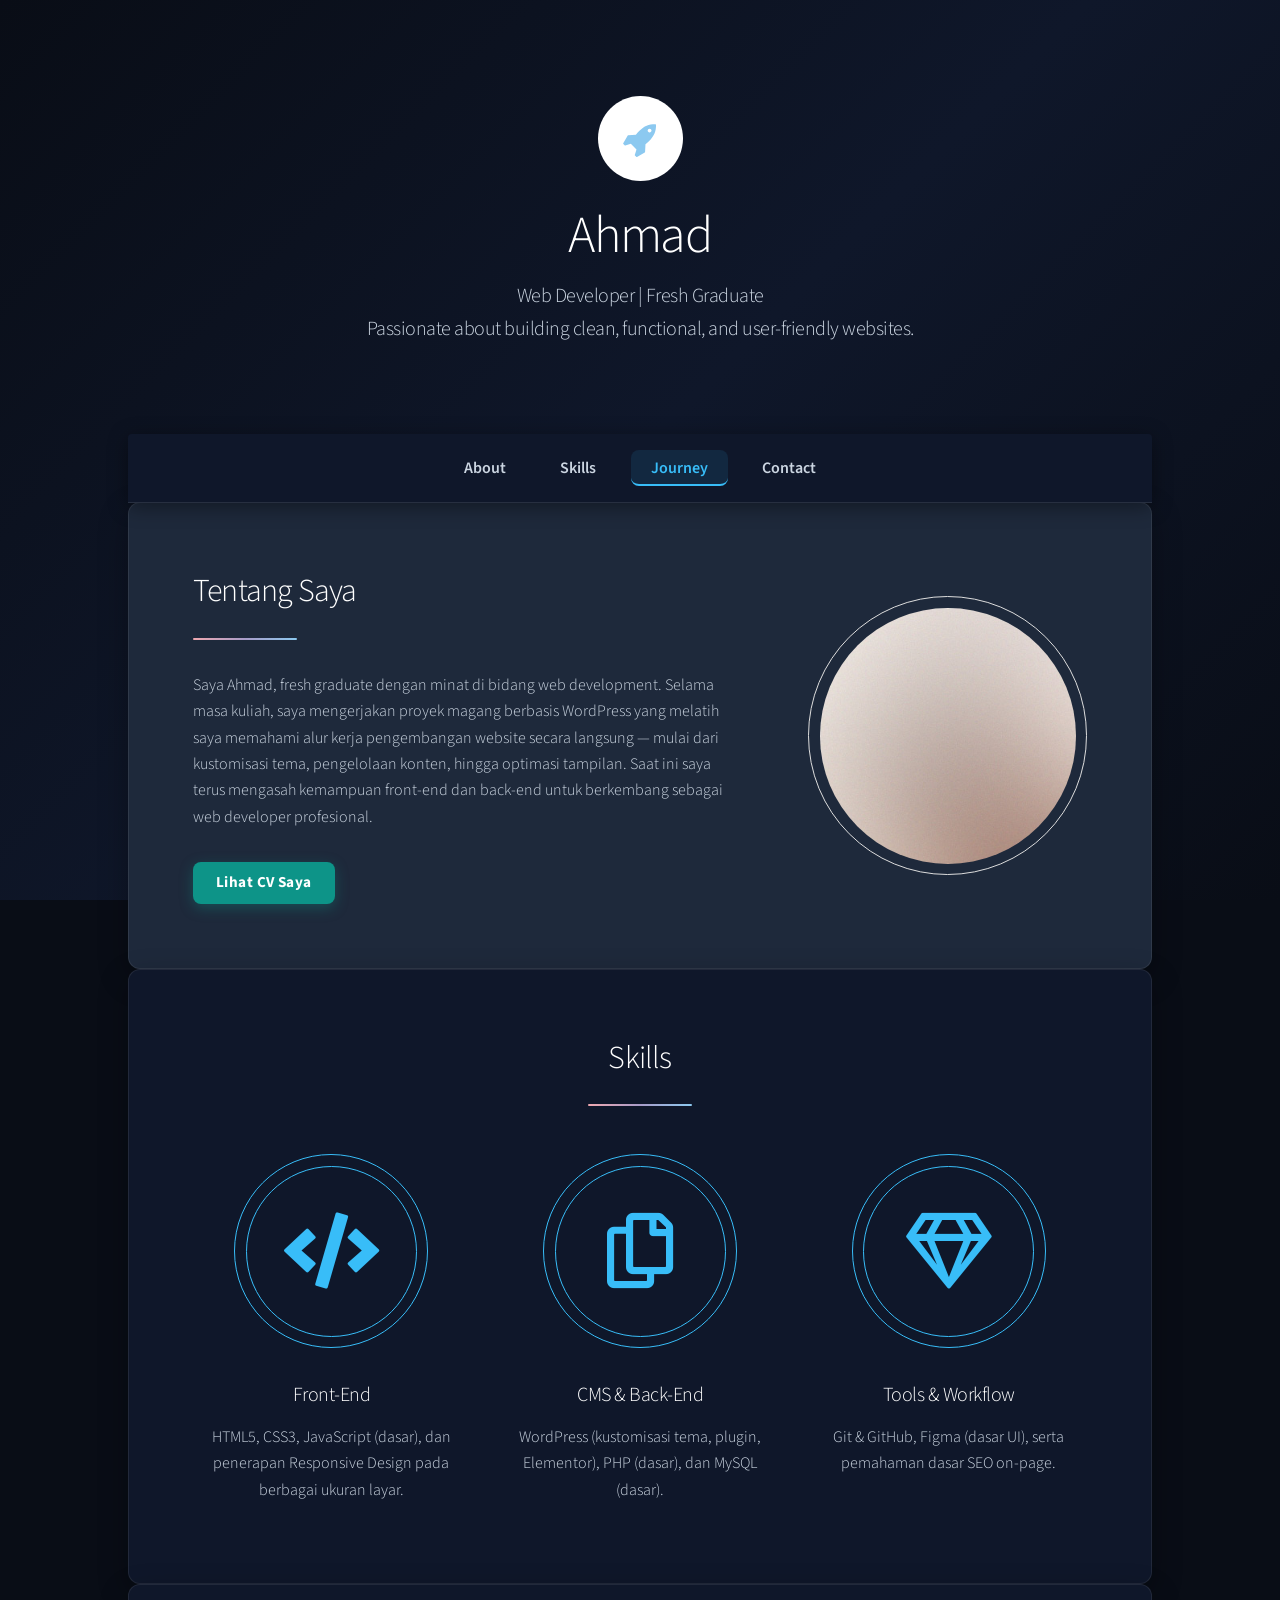
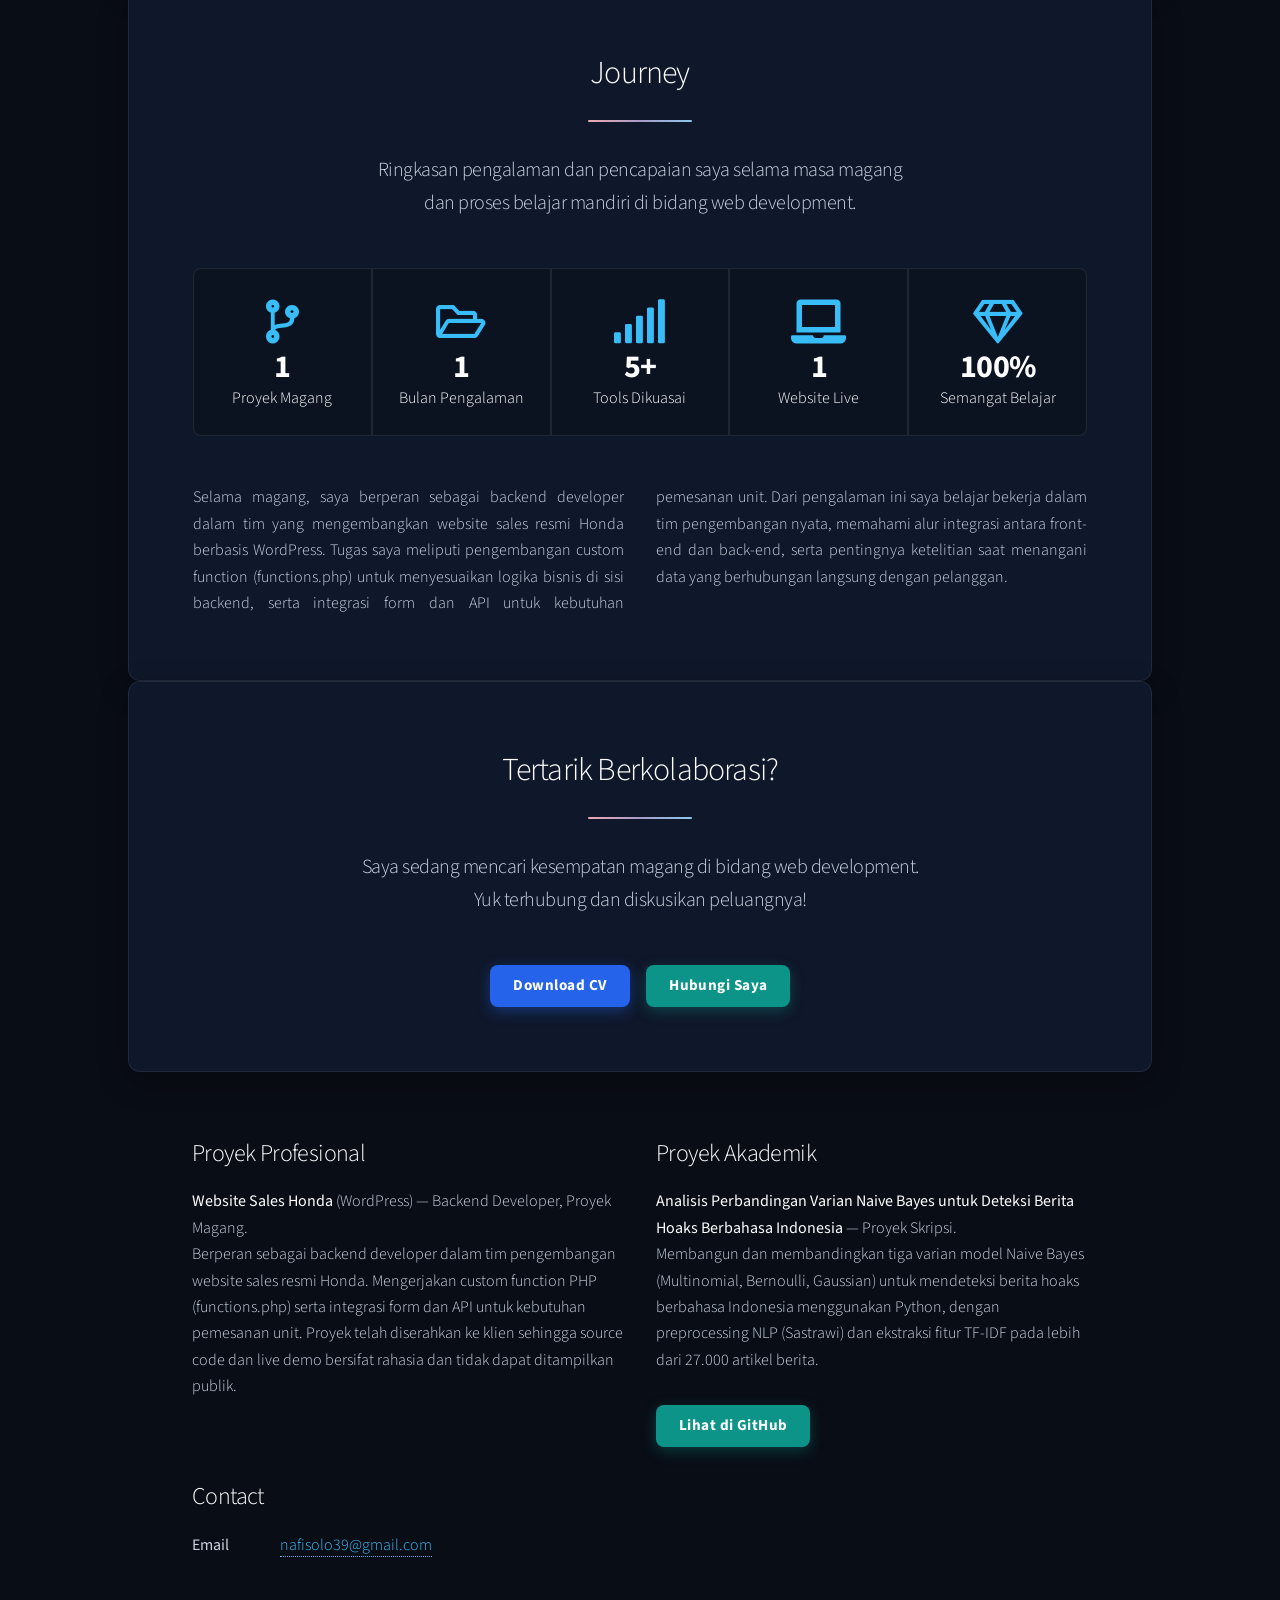
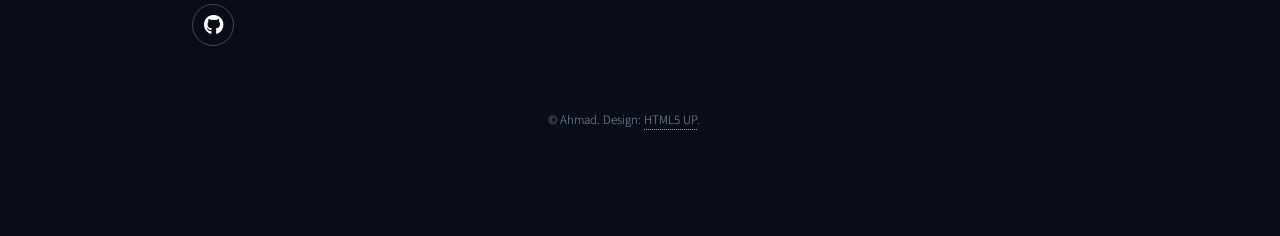
==== index.html @ 30aa1118 "pembaruan index" ====
<!DOCTYPE HTML>
<!--
	Stellar by HTML5 UP
	html5up.net | @ajlkn
	Free for personal and commercial use under the CCA 3.0 license (html5up.net/license)
	Customized as a portfolio for Ahmad
-->
<html>

<head>
	<title>Ahmad Nafi | Web Developer Portfolio</title>
	<meta charset="utf-8" />
	<meta name="viewport" content="width=device-width, initial-scale=1, user-scalable=no" />
	<link rel="stylesheet" href="assets/css/main.css" />
	<link rel="stylesheet" href="assets/css/custom.css" />
	<noscript>
		<link rel="stylesheet" href="assets/css/noscript.css" />
	</noscript>
</head>

<body class="is-preload">

	<!-- Wrapper -->
	<div id="wrapper">

		<!-- Header -->
		<header id="header" class="alt">
			<span class="logo"><img src="images/logo.svg" alt="" /></span>
			<h1>Ahmad</h1>
			<p>Web Developer | Fresh Graduate<br />
				Passionate about building clean, functional, and user-friendly websites.</p>
		</header>

		<!-- Nav -->
		<nav id="nav">
			<ul>
				<li><a href="#intro" class="active">About</a></li>
				<li><a href="#first">Skills</a></li>
				<li><a href="#second">Journey</a></li>
				<li><a href="#cta">Contact</a></li>
			</ul>
		</nav>

		<!-- Main -->
		<div id="main">

			<!-- Introduction -->
			<section id="intro" class="main">
				<div class="spotlight">
					<div class="content">
						<header class="major">
							<h2>Tentang Saya</h2>
						</header>
						<p>Saya Ahmad, fresh graduate dengan minat di bidang web development. Selama
							masa kuliah, saya mengerjakan proyek magang berbasis WordPress yang melatih
							saya memahami alur kerja pengembangan website secara langsung — mulai dari
							kustomisasi tema, pengelolaan konten, hingga optimasi tampilan. Saat ini saya
							terus mengasah kemampuan front-end dan back-end untuk berkembang sebagai
							web developer profesional.</p>
						<ul class="actions">
							<li><a href="https://drive.google.com/file/d/14Du3nQ2nKTSZlxitesB4g5LWfhkYc4CH/view?usp=sharing"
									target="_blank" rel="noopener noreferrer" class="button">Lihat CV Saya</a></li>
						</ul>
					</div>
					<span class="image"><img src="images/pic01.jpg" alt="Foto profil Ahmad" /></span>
				</div>
			</section>

			<!-- First Section -->
			<section id="first" class="main special">
				<header class="major">
					<h2>Skills</h2>
				</header>
				<ul class="features">
					<li>
						<span class="icon solid major style1 fa-code"></span>
						<h3>Front-End</h3>
						<p>HTML5, CSS3, JavaScript (dasar), dan penerapan Responsive Design pada berbagai ukuran layar.
						</p>
					</li>
					<li>
						<span class="icon major style3 fa-copy"></span>
						<h3>CMS &amp; Back-End</h3>
						<p>WordPress (kustomisasi tema, plugin, Elementor), PHP (dasar), dan MySQL (dasar).</p>
					</li>
					<li>
						<span class="icon major style5 fa-gem"></span>
						<h3>Tools &amp; Workflow</h3>
						<p>Git &amp; GitHub, Figma (dasar UI), serta pemahaman dasar SEO on-page.</p>
					</li>
				</ul>

			</section>

			<!-- Second Section -->
			<section id="second" class="main special">
				<header class="major">
					<h2>Journey</h2>
					<p>Ringkasan pengalaman dan pencapaian saya selama masa magang<br />
						dan proses belajar mandiri di bidang web development.</p>
				</header>
				<ul class="statistics">
					<li class="style1">
						<span class="icon solid fa-code-branch"></span>
						<strong>1</strong> Proyek Magang
					</li>
					<li class="style2">
						<span class="icon fa-folder-open"></span>
						<strong>1</strong> Bulan Pengalaman
					</li>
					<li class="style3">
						<span class="icon solid fa-signal"></span>
						<strong>5+</strong> Tools Dikuasai
					</li>
					<li class="style4">
						<span class="icon solid fa-laptop"></span>
						<strong>1</strong> Website Live
					</li>
					<li class="style5">
						<span class="icon fa-gem"></span>
						<strong>100%</strong> Semangat Belajar
					</li>
				</ul>
				<p class="content">Selama magang, saya berperan sebagai backend developer dalam
					tim yang mengembangkan website sales resmi Honda berbasis WordPress. Tugas saya
					meliputi pengembangan custom function (functions.php) untuk menyesuaikan logika
					bisnis di sisi backend, serta integrasi form dan API untuk kebutuhan pemesanan
					unit. Dari pengalaman ini saya belajar bekerja dalam tim pengembangan nyata,
					memahami alur integrasi antara front-end dan back-end, serta pentingnya ketelitian
					saat menangani data yang berhubungan langsung dengan pelanggan.</p>

			</section>

			<!-- Get Started -->
			<section id="cta" class="main special">
				<header class="major">
					<h2>Tertarik Berkolaborasi?</h2>
					<p>Saya sedang mencari kesempatan magang di bidang web development.<br />
						Yuk terhubung dan diskusikan peluangnya!</p>
				</header>
				<footer class="major">
					<ul class="actions special">
						<li><a href="https://drive.google.com/file/d/14Du3nQ2nKTSZlxitesB4g5LWfhkYc4CH/view?usp=sharing"
								target="_blank" rel="noopener noreferrer" class="button primary">Download CV</a></li>
						<li><a href="#footer" class="button">Hubungi Saya</a></li>
					</ul>
				</footer>
			</section>

		</div>

		<!-- Footer -->
		<footer id="footer">
			<section>
				<h2>Proyek Profesional</h2>
				<p><strong>Website Sales Honda</strong> (WordPress) — Backend Developer, Proyek Magang.<br />
					Berperan sebagai backend developer dalam tim pengembangan website sales resmi Honda.
					Mengerjakan custom function PHP (functions.php) serta integrasi form dan API untuk
					kebutuhan pemesanan unit. Proyek telah diserahkan ke klien sehingga source code dan
					live demo bersifat rahasia dan tidak dapat ditampilkan publik.</p>
			</section>
			<section>
				<h2>Proyek Akademik</h2>
				<p><strong>Analisis Perbandingan Varian Naive Bayes untuk Deteksi Berita Hoaks
						Berbahasa Indonesia</strong> — Proyek Skripsi.<br />
					Membangun dan membandingkan tiga varian model Naive Bayes (Multinomial, Bernoulli,
					Gaussian) untuk mendeteksi berita hoaks berbahasa Indonesia menggunakan Python, dengan
					preprocessing NLP (Sastrawi) dan ekstraksi fitur TF-IDF pada lebih dari 27.000 artikel
					berita.</p>
				<ul class="actions">
					<li><a href="https://github.com/Smothyze/naive-bayes-model-indonesian-news" class="button">Lihat di
							GitHub</a></li>
				</ul>
			</section>
			<section>
				<h2>Contact</h2>
				<dl class="alt">
					<dt>Email</dt>
					<dd><a href="mailto:nafisolo39@gmail.com">nafisolo39@gmail.com</a></dd>
				</dl>
				<ul class="icons">
					<li><a href="https://github.com/Smothyze" class="icon brands fa-github alt"><span
								class="label">GitHub</span></a></li>
					<!-- Tambahkan link LinkedIn kamu di sini jika ada, contoh:
								<li><a href="https://linkedin.com/in/username-kamu" class="icon brands fa-linkedin alt"><span class="label">LinkedIn</span></a></li>
								-->
				</ul>
			</section>
			<p class="copyright">&copy; Ahmad. Design: <a href="https://html5up.net">HTML5 UP</a>.</p>
		</footer>

	</div>

	<!-- Scripts -->
	<script src="assets/js/jquery.min.js"></script>
	<script src="assets/js/jquery.scrollex.min.js"></script>
	<script src="assets/js/jquery.scrolly.min.js"></script>
	<script src="assets/js/browser.min.js"></script>
	<script src="assets/js/breakpoints.min.js"></script>
	<script src="assets/js/util.js"></script>
	<script src="assets/js/main.js"></script>

</body>

</html>
---- assets/css/main.css ----
@import url(fontawesome-all.min.css);
@import 'https://fonts.googleapis.com/css?family=Source+Sans+Pro:300,400';

/*
	Stellar by HTML5 UP
	html5up.net | @ajlkn
	Free for personal and commercial use under the CCA 3.0 license (html5up.net/license)
*/

html, body, div, span, applet, object,
iframe, h1, h2, h3, h4, h5, h6, p, blockquote,
pre, a, abbr, acronym, address, big, cite,
code, del, dfn, em, img, ins, kbd, q, s, samp,
small, strike, strong, sub, sup, tt, var, b,
u, i, center, dl, dt, dd, ol, ul, li, fieldset,
form, label, legend, table, caption, tbody,
tfoot, thead, tr, th, td, article, aside,
canvas, details, embed, figure, figcaption,
footer, header, hgroup, menu, nav, output, ruby,
section, summary, time, mark, audio, video {
	margin: 0;
	padding: 0;
	border: 0;
	font-size: 100%;
	font: inherit;
	vertical-align: baseline;}

article, aside, details, figcaption, figure,
footer, header, hgroup, menu, nav, section {
	display: block;}

body {
	line-height: 1;
}

ol, ul {
	list-style: none;
}

blockquote, q {
	quotes: none;
}

	blockquote:before, blockquote:after, q:before, q:after {
		content: '';
		content: none;
	}

table {
	border-collapse: collapse;
	border-spacing: 0;
}

body {
	-webkit-text-size-adjust: none;
}

mark {
	background-color: transparent;
	color: inherit;
}

input::-moz-focus-inner {
	border: 0;
	padding: 0;
}

input, select, textarea {
	-moz-appearance: none;
	-webkit-appearance: none;
	-ms-appearance: none;
	appearance: none;
}

/* Basic */

	@-ms-viewport {
		width: device-width;
	}

	body {
		-ms-overflow-style: scrollbar;
	}

	@media screen and (max-width: 480px) {

		html, body {
			min-width: 320px;
		}

	}

	html {
		box-sizing: border-box;
	}

	*, *:before, *:after {
		box-sizing: inherit;
	}

	body {
		background-color: #935d8c;
		background-image: url("images/overlay.png"), -moz-linear-gradient(45deg, #e37682 15%, #5f4d93 85%);
		background-image: url("images/overlay.png"), -webkit-linear-gradient(45deg, #e37682 15%, #5f4d93 85%);
		background-image: url("images/overlay.png"), -ms-linear-gradient(45deg, #e37682 15%, #5f4d93 85%);
		background-image: url("images/overlay.png"), linear-gradient(45deg, #e37682 15%, #5f4d93 85%);
	}

		body.is-preload *, body.is-preload *:before, body.is-preload *:after {
			-moz-animation: none !important;
			-webkit-animation: none !important;
			-ms-animation: none !important;
			animation: none !important;
			-moz-transition: none !important;
			-webkit-transition: none !important;
			-ms-transition: none !important;
			transition: none !important;
		}

/* Type */

	body {
		background-color: #935d8c;
		color: rgba(255, 255, 255, 0.65);
	}

	body, input, select, textarea {
		font-family: "Source Sans Pro", Helvetica, sans-serif;
		font-size: 17pt;
		font-weight: 300;
		line-height: 1.65;
	}

		@media screen and (max-width: 1680px) {

			body, input, select, textarea {
				font-size: 14pt;
			}

		}

		@media screen and (max-width: 1280px) {

			body, input, select, textarea {
				font-size: 12pt;
			}

		}

		@media screen and (max-width: 360px) {

			body, input, select, textarea {
				font-size: 11pt;
			}

		}

	a {
		-moz-transition: color 0.2s ease, border-bottom 0.2s ease;
		-webkit-transition: color 0.2s ease, border-bottom 0.2s ease;
		-ms-transition: color 0.2s ease, border-bottom 0.2s ease;
		transition: color 0.2s ease, border-bottom 0.2s ease;
		text-decoration: none;
		border-bottom: dotted 1px;
		color: inherit;
	}

		a:hover {
			border-bottom-color: transparent;
		}

	strong, b {
		font-weight: 400;
	}

	em, i {
		font-style: italic;
	}

	p {
		margin: 0 0 2em 0;
	}

		p.content {
			-moz-columns: 20em 2;
			-webkit-columns: 20em 2;
			-ms-columns: 20em 2;
			columns: 20em 2;
			-moz-column-gap: 2em;
			-webkit-column-gap: 2em;
			-ms-column-gap: 2em;
			column-gap: 2em;
			text-align: justify;
		}

	h1, h2, h3, h4, h5, h6 {
		font-weight: 300;
		line-height: 1.5;
		margin: 0 0 0.7em 0;
		letter-spacing: -0.025em;
	}

		h1 a, h2 a, h3 a, h4 a, h5 a, h6 a {
			color: inherit;
			text-decoration: none;
		}

	h1 {
		font-size: 2.5em;
		line-height: 1.2;
	}

	h2 {
		font-size: 1.5em;
	}

	h3 {
		font-size: 1.25em;
	}

	h4 {
		font-size: 1.1em;
	}

	h5 {
		font-size: 0.9em;
	}

	h6 {
		font-size: 0.7em;
	}

	@media screen and (max-width: 736px) {

		h1 {
			font-size: 2em;
		}

	}

	sub {
		font-size: 0.8em;
		position: relative;
		top: 0.5em;
	}

	sup {
		font-size: 0.8em;
		position: relative;
		top: -0.5em;
	}

	blockquote {
		border-left: solid 4px;
		font-style: italic;
		margin: 0 0 2em 0;
		padding: 0.5em 0 0.5em 2em;
	}

	code {
		border-radius: 8px;
		border: solid 1px;
		font-family: "Courier New", monospace;
		font-size: 0.9em;
		margin: 0 0.25em;
		padding: 0.25em 0.65em;
	}

	pre {
		-webkit-overflow-scrolling: touch;
		font-family: "Courier New", monospace;
		font-size: 0.9em;
		margin: 0 0 2em 0;
	}

		pre code {
			display: block;
			line-height: 1.75;
			padding: 1em 1.5em;
			overflow-x: auto;
		}

	hr {
		border: 0;
		border-bottom: solid 1px;
		margin: 2em 0;
	}

		hr.major {
			margin: 3em 0;
		}

	.align-left {
		text-align: left;
	}

	.align-center {
		text-align: center;
	}

	.align-right {
		text-align: right;
	}

	input, select, textarea {
		color: #ffffff;
	}

	a:hover {
		color: #ffffff;
	}

	strong, b {
		color: #ffffff;
	}

	h1, h2, h3, h4, h5, h6 {
		color: #ffffff;
	}

	blockquote {
		border-left-color: rgba(255, 255, 255, 0.35);
	}

	code {
		background: rgba(255, 255, 255, 0.075);
		border-color: rgba(255, 255, 255, 0.35);
	}

	hr {
		border-bottom-color: rgba(255, 255, 255, 0.35);
	}

/* Row */

	.row {
		display: flex;
		flex-wrap: wrap;
		box-sizing: border-box;
		align-items: stretch;
	}

		.row > * {
			box-sizing: border-box;
		}

		.row.gtr-uniform > * > :last-child {
			margin-bottom: 0;
		}

		.row.aln-left {
			justify-content: flex-start;
		}

		.row.aln-center {
			justify-content: center;
		}

		.row.aln-right {
			justify-content: flex-end;
		}

		.row.aln-top {
			align-items: flex-start;
		}

		.row.aln-middle {
			align-items: center;
		}

		.row.aln-bottom {
			align-items: flex-end;
		}

		.row > .imp {
			order: -1;
		}

		.row > .col-1 {
			width: 8.33333%;
		}

		.row > .off-1 {
			margin-left: 8.33333%;
		}

		.row > .col-2 {
			width: 16.66667%;
		}

		.row > .off-2 {
			margin-left: 16.66667%;
		}

		.row > .col-3 {
			width: 25%;
		}

		.row > .off-3 {
			margin-left: 25%;
		}

		.row > .col-4 {
			width: 33.33333%;
		}

		.row > .off-4 {
			margin-left: 33.33333%;
		}

		.row > .col-5 {
			width: 41.66667%;
		}

		.row > .off-5 {
			margin-left: 41.66667%;
		}

		.row > .col-6 {
			width: 50%;
		}

		.row > .off-6 {
			margin-left: 50%;
		}

		.row > .col-7 {
			width: 58.33333%;
		}

		.row > .off-7 {
			margin-left: 58.33333%;
		}

		.row > .col-8 {
			width: 66.66667%;
		}

		.row > .off-8 {
			margin-left: 66.66667%;
		}

		.row > .col-9 {
			width: 75%;
		}

		.row > .off-9 {
			margin-left: 75%;
		}

		.row > .col-10 {
			width: 83.33333%;
		}

		.row > .off-10 {
			margin-left: 83.33333%;
		}

		.row > .col-11 {
			width: 91.66667%;
		}

		.row > .off-11 {
			margin-left: 91.66667%;
		}

		.row > .col-12 {
			width: 100%;
		}

		.row > .off-12 {
			margin-left: 100%;
		}

		.row.gtr-0 {
			margin-top: 0;
			margin-left: 0em;
		}

			.row.gtr-0 > * {
				padding: 0 0 0 0em;
			}

			.row.gtr-0.gtr-uniform {
				margin-top: 0em;
			}

				.row.gtr-0.gtr-uniform > * {
					padding-top: 0em;
				}

		.row.gtr-25 {
			margin-top: 0;
			margin-left: -0.375em;
		}

			.row.gtr-25 > * {
				padding: 0 0 0 0.375em;
			}

			.row.gtr-25.gtr-uniform {
				margin-top: -0.375em;
			}

				.row.gtr-25.gtr-uniform > * {
					padding-top: 0.375em;
				}

		.row.gtr-50 {
			margin-top: 0;
			margin-left: -0.75em;
		}

			.row.gtr-50 > * {
				padding: 0 0 0 0.75em;
			}

			.row.gtr-50.gtr-uniform {
				margin-top: -0.75em;
			}

				.row.gtr-50.gtr-uniform > * {
					padding-top: 0.75em;
				}

		.row {
			margin-top: 0;
			margin-left: -1.5em;
		}

			.row > * {
				padding: 0 0 0 1.5em;
			}

			.row.gtr-uniform {
				margin-top: -1.5em;
			}

				.row.gtr-uniform > * {
					padding-top: 1.5em;
				}

		.row.gtr-150 {
			margin-top: 0;
			margin-left: -2.25em;
		}

			.row.gtr-150 > * {
				padding: 0 0 0 2.25em;
			}

			.row.gtr-150.gtr-uniform {
				margin-top: -2.25em;
			}

				.row.gtr-150.gtr-uniform > * {
					padding-top: 2.25em;
				}

		.row.gtr-200 {
			margin-top: 0;
			margin-left: -3em;
		}

			.row.gtr-200 > * {
				padding: 0 0 0 3em;
			}

			.row.gtr-200.gtr-uniform {
				margin-top: -3em;
			}

				.row.gtr-200.gtr-uniform > * {
					padding-top: 3em;
				}

		@media screen and (max-width: 1680px) {

			.row {
				display: flex;
				flex-wrap: wrap;
				box-sizing: border-box;
				align-items: stretch;
			}

				.row > * {
					box-sizing: border-box;
				}

				.row.gtr-uniform > * > :last-child {
					margin-bottom: 0;
				}

				.row.aln-left {
					justify-content: flex-start;
				}

				.row.aln-center {
					justify-content: center;
				}

				.row.aln-right {
					justify-content: flex-end;
				}

				.row.aln-top {
					align-items: flex-start;
				}

				.row.aln-middle {
					align-items: center;
				}

				.row.aln-bottom {
					align-items: flex-end;
				}

				.row > .imp-xlarge {
					order: -1;
				}

				.row > .col-1-xlarge {
					width: 8.33333%;
				}

				.row > .off-1-xlarge {
					margin-left: 8.33333%;
				}

				.row > .col-2-xlarge {
					width: 16.66667%;
				}

				.row > .off-2-xlarge {
					margin-left: 16.66667%;
				}

				.row > .col-3-xlarge {
					width: 25%;
				}

				.row > .off-3-xlarge {
					margin-left: 25%;
				}

				.row > .col-4-xlarge {
					width: 33.33333%;
				}

				.row > .off-4-xlarge {
					margin-left: 33.33333%;
				}

				.row > .col-5-xlarge {
					width: 41.66667%;
				}

				.row > .off-5-xlarge {
					margin-left: 41.66667%;
				}

				.row > .col-6-xlarge {
					width: 50%;
				}

				.row > .off-6-xlarge {
					margin-left: 50%;
				}

				.row > .col-7-xlarge {
					width: 58.33333%;
				}

				.row > .off-7-xlarge {
					margin-left: 58.33333%;
				}

				.row > .col-8-xlarge {
					width: 66.66667%;
				}

				.row > .off-8-xlarge {
					margin-left: 66.66667%;
				}

				.row > .col-9-xlarge {
					width: 75%;
				}

				.row > .off-9-xlarge {
					margin-left: 75%;
				}

				.row > .col-10-xlarge {
					width: 83.33333%;
				}

				.row > .off-10-xlarge {
					margin-left: 83.33333%;
				}

				.row > .col-11-xlarge {
					width: 91.66667%;
				}

				.row > .off-11-xlarge {
					margin-left: 91.66667%;
				}

				.row > .col-12-xlarge {
					width: 100%;
				}

				.row > .off-12-xlarge {
					margin-left: 100%;
				}

				.row.gtr-0 {
					margin-top: 0;
					margin-left: 0em;
				}

					.row.gtr-0 > * {
						padding: 0 0 0 0em;
					}

					.row.gtr-0.gtr-uniform {
						margin-top: 0em;
					}

						.row.gtr-0.gtr-uniform > * {
							padding-top: 0em;
						}

				.row.gtr-25 {
					margin-top: 0;
					margin-left: -0.375em;
				}

					.row.gtr-25 > * {
						padding: 0 0 0 0.375em;
					}

					.row.gtr-25.gtr-uniform {
						margin-top: -0.375em;
					}

						.row.gtr-25.gtr-uniform > * {
							padding-top: 0.375em;
						}

				.row.gtr-50 {
					margin-top: 0;
					margin-left: -0.75em;
				}

					.row.gtr-50 > * {
						padding: 0 0 0 0.75em;
					}

					.row.gtr-50.gtr-uniform {
						margin-top: -0.75em;
					}

						.row.gtr-50.gtr-uniform > * {
							padding-top: 0.75em;
						}

				.row {
					margin-top: 0;
					margin-left: -1.5em;
				}

					.row > * {
						padding: 0 0 0 1.5em;
					}

					.row.gtr-uniform {
						margin-top: -1.5em;
					}

						.row.gtr-uniform > * {
							padding-top: 1.5em;
						}

				.row.gtr-150 {
					margin-top: 0;
					margin-left: -2.25em;
				}

					.row.gtr-150 > * {
						padding: 0 0 0 2.25em;
					}

					.row.gtr-150.gtr-uniform {
						margin-top: -2.25em;
					}

						.row.gtr-150.gtr-uniform > * {
							padding-top: 2.25em;
						}

				.row.gtr-200 {
					margin-top: 0;
					margin-left: -3em;
				}

					.row.gtr-200 > * {
						padding: 0 0 0 3em;
					}

					.row.gtr-200.gtr-uniform {
						margin-top: -3em;
					}

						.row.gtr-200.gtr-uniform > * {
							padding-top: 3em;
						}

		}

		@media screen and (max-width: 1280px) {

			.row {
				display: flex;
				flex-wrap: wrap;
				box-sizing: border-box;
				align-items: stretch;
			}

				.row > * {
					box-sizing: border-box;
				}

				.row.gtr-uniform > * > :last-child {
					margin-bottom: 0;
				}

				.row.aln-left {
					justify-content: flex-start;
				}

				.row.aln-center {
					justify-content: center;
				}

				.row.aln-right {
					justify-content: flex-end;
				}

				.row.aln-top {
					align-items: flex-start;
				}

				.row.aln-middle {
					align-items: center;
				}

				.row.aln-bottom {
					align-items: flex-end;
				}

				.row > .imp-large {
					order: -1;
				}

				.row > .col-1-large {
					width: 8.33333%;
				}

				.row > .off-1-large {
					margin-left: 8.33333%;
				}

				.row > .col-2-large {
					width: 16.66667%;
				}

				.row > .off-2-large {
					margin-left: 16.66667%;
				}

				.row > .col-3-large {
					width: 25%;
				}

				.row > .off-3-large {
					margin-left: 25%;
				}

				.row > .col-4-large {
					width: 33.33333%;
				}

				.row > .off-4-large {
					margin-left: 33.33333%;
				}

				.row > .col-5-large {
					width: 41.66667%;
				}

				.row > .off-5-large {
					margin-left: 41.66667%;
				}

				.row > .col-6-large {
					width: 50%;
				}

				.row > .off-6-large {
					margin-left: 50%;
				}

				.row > .col-7-large {
					width: 58.33333%;
				}

				.row > .off-7-large {
					margin-left: 58.33333%;
				}

				.row > .col-8-large {
					width: 66.66667%;
				}

				.row > .off-8-large {
					margin-left: 66.66667%;
				}

				.row > .col-9-large {
					width: 75%;
				}

				.row > .off-9-large {
					margin-left: 75%;
				}

				.row > .col-10-large {
					width: 83.33333%;
				}

				.row > .off-10-large {
					margin-left: 83.33333%;
				}

				.row > .col-11-large {
					width: 91.66667%;
				}

				.row > .off-11-large {
					margin-left: 91.66667%;
				}

				.row > .col-12-large {
					width: 100%;
				}

				.row > .off-12-large {
					margin-left: 100%;
				}

				.row.gtr-0 {
					margin-top: 0;
					margin-left: 0em;
				}

					.row.gtr-0 > * {
						padding: 0 0 0 0em;
					}

					.row.gtr-0.gtr-uniform {
						margin-top: 0em;
					}

						.row.gtr-0.gtr-uniform > * {
							padding-top: 0em;
						}

				.row.gtr-25 {
					margin-top: 0;
					margin-left: -0.375em;
				}

					.row.gtr-25 > * {
						padding: 0 0 0 0.375em;
					}

					.row.gtr-25.gtr-uniform {
						margin-top: -0.375em;
					}

						.row.gtr-25.gtr-uniform > * {
							padding-top: 0.375em;
						}

				.row.gtr-50 {
					margin-top: 0;
					margin-left: -0.75em;
				}

					.row.gtr-50 > * {
						padding: 0 0 0 0.75em;
					}

					.row.gtr-50.gtr-uniform {
						margin-top: -0.75em;
					}

						.row.gtr-50.gtr-uniform > * {
							padding-top: 0.75em;
						}

				.row {
					margin-top: 0;
					margin-left: -1.5em;
				}

					.row > * {
						padding: 0 0 0 1.5em;
					}

					.row.gtr-uniform {
						margin-top: -1.5em;
					}

						.row.gtr-uniform > * {
							padding-top: 1.5em;
						}

				.row.gtr-150 {
					margin-top: 0;
					margin-left: -2.25em;
				}

					.row.gtr-150 > * {
						padding: 0 0 0 2.25em;
					}

					.row.gtr-150.gtr-uniform {
						margin-top: -2.25em;
					}

						.row.gtr-150.gtr-uniform > * {
							padding-top: 2.25em;
						}

				.row.gtr-200 {
					margin-top: 0;
					margin-left: -3em;
				}

					.row.gtr-200 > * {
						padding: 0 0 0 3em;
					}

					.row.gtr-200.gtr-uniform {
						margin-top: -3em;
					}

						.row.gtr-200.gtr-uniform > * {
							padding-top: 3em;
						}

		}

		@media screen and (max-width: 980px) {

			.row {
				display: flex;
				flex-wrap: wrap;
				box-sizing: border-box;
				align-items: stretch;
			}

				.row > * {
					box-sizing: border-box;
				}

				.row.gtr-uniform > * > :last-child {
					margin-bottom: 0;
				}

				.row.aln-left {
					justify-content: flex-start;
				}

				.row.aln-center {
					justify-content: center;
				}

				.row.aln-right {
					justify-content: flex-end;
				}

				.row.aln-top {
					align-items: flex-start;
				}

				.row.aln-middle {
					align-items: center;
				}

				.row.aln-bottom {
					align-items: flex-end;
				}

				.row > .imp-medium {
					order: -1;
				}

				.row > .col-1-medium {
					width: 8.33333%;
				}

				.row > .off-1-medium {
					margin-left: 8.33333%;
				}

				.row > .col-2-medium {
					width: 16.66667%;
				}

				.row > .off-2-medium {
					margin-left: 16.66667%;
				}

				.row > .col-3-medium {
					width: 25%;
				}

				.row > .off-3-medium {
					margin-left: 25%;
				}

				.row > .col-4-medium {
					width: 33.33333%;
				}

				.row > .off-4-medium {
					margin-left: 33.33333%;
				}

				.row > .col-5-medium {
					width: 41.66667%;
				}

				.row > .off-5-medium {
					margin-left: 41.66667%;
				}

				.row > .col-6-medium {
					width: 50%;
				}

				.row > .off-6-medium {
					margin-left: 50%;
				}

				.row > .col-7-medium {
					width: 58.33333%;
				}

				.row > .off-7-medium {
					margin-left: 58.33333%;
				}

				.row > .col-8-medium {
					width: 66.66667%;
				}

				.row > .off-8-medium {
					margin-left: 66.66667%;
				}

				.row > .col-9-medium {
					width: 75%;
				}

				.row > .off-9-medium {
					margin-left: 75%;
				}

				.row > .col-10-medium {
					width: 83.33333%;
				}

				.row > .off-10-medium {
					margin-left: 83.33333%;
				}

				.row > .col-11-medium {
					width: 91.66667%;
				}

				.row > .off-11-medium {
					margin-left: 91.66667%;
				}

				.row > .col-12-medium {
					width: 100%;
				}

				.row > .off-12-medium {
					margin-left: 100%;
				}

				.row.gtr-0 {
					margin-top: 0;
					margin-left: 0em;
				}

					.row.gtr-0 > * {
						padding: 0 0 0 0em;
					}

					.row.gtr-0.gtr-uniform {
						margin-top: 0em;
					}

						.row.gtr-0.gtr-uniform > * {
							padding-top: 0em;
						}

				.row.gtr-25 {
					margin-top: 0;
					margin-left: -0.375em;
				}

					.row.gtr-25 > * {
						padding: 0 0 0 0.375em;
					}

					.row.gtr-25.gtr-uniform {
						margin-top: -0.375em;
					}

						.row.gtr-25.gtr-uniform > * {
							padding-top: 0.375em;
						}

				.row.gtr-50 {
					margin-top: 0;
					margin-left: -0.75em;
				}

					.row.gtr-50 > * {
						padding: 0 0 0 0.75em;
					}

					.row.gtr-50.gtr-uniform {
						margin-top: -0.75em;
					}

						.row.gtr-50.gtr-uniform > * {
							padding-top: 0.75em;
						}

				.row {
					margin-top: 0;
					margin-left: -1.5em;
				}

					.row > * {
						padding: 0 0 0 1.5em;
					}

					.row.gtr-uniform {
						margin-top: -1.5em;
					}

						.row.gtr-uniform > * {
							padding-top: 1.5em;
						}

				.row.gtr-150 {
					margin-top: 0;
					margin-left: -2.25em;
				}

					.row.gtr-150 > * {
						padding: 0 0 0 2.25em;
					}

					.row.gtr-150.gtr-uniform {
						margin-top: -2.25em;
					}

						.row.gtr-150.gtr-uniform > * {
							padding-top: 2.25em;
						}

				.row.gtr-200 {
					margin-top: 0;
					margin-left: -3em;
				}

					.row.gtr-200 > * {
						padding: 0 0 0 3em;
					}

					.row.gtr-200.gtr-uniform {
						margin-top: -3em;
					}

						.row.gtr-200.gtr-uniform > * {
							padding-top: 3em;
						}

		}

		@media screen and (max-width: 736px) {

			.row {
				display: flex;
				flex-wrap: wrap;
				box-sizing: border-box;
				align-items: stretch;
			}

				.row > * {
					box-sizing: border-box;
				}

				.row.gtr-uniform > * > :last-child {
					margin-bottom: 0;
				}

				.row.aln-left {
					justify-content: flex-start;
				}

				.row.aln-center {
					justify-content: center;
				}

				.row.aln-right {
					justify-content: flex-end;
				}

				.row.aln-top {
					align-items: flex-start;
				}

				.row.aln-middle {
					align-items: center;
				}

				.row.aln-bottom {
					align-items: flex-end;
				}

				.row > .imp-small {
					order: -1;
				}

				.row > .col-1-small {
					width: 8.33333%;
				}

				.row > .off-1-small {
					margin-left: 8.33333%;
				}

				.row > .col-2-small {
					width: 16.66667%;
				}

				.row > .off-2-small {
					margin-left: 16.66667%;
				}

				.row > .col-3-small {
					width: 25%;
				}

				.row > .off-3-small {
					margin-left: 25%;
				}

				.row > .col-4-small {
					width: 33.33333%;
				}

				.row > .off-4-small {
					margin-left: 33.33333%;
				}

				.row > .col-5-small {
					width: 41.66667%;
				}

				.row > .off-5-small {
					margin-left: 41.66667%;
				}

				.row > .col-6-small {
					width: 50%;
				}

				.row > .off-6-small {
					margin-left: 50%;
				}

				.row > .col-7-small {
					width: 58.33333%;
				}

				.row > .off-7-small {
					margin-left: 58.33333%;
				}

				.row > .col-8-small {
					width: 66.66667%;
				}

				.row > .off-8-small {
					margin-left: 66.66667%;
				}

				.row > .col-9-small {
					width: 75%;
				}

				.row > .off-9-small {
					margin-left: 75%;
				}

				.row > .col-10-small {
					width: 83.33333%;
				}

				.row > .off-10-small {
					margin-left: 83.33333%;
				}

				.row > .col-11-small {
					width: 91.66667%;
				}

				.row > .off-11-small {
					margin-left: 91.66667%;
				}

				.row > .col-12-small {
					width: 100%;
				}

				.row > .off-12-small {
					margin-left: 100%;
				}

				.row.gtr-0 {
					margin-top: 0;
					margin-left: 0em;
				}

					.row.gtr-0 > * {
						padding: 0 0 0 0em;
					}

					.row.gtr-0.gtr-uniform {
						margin-top: 0em;
					}

						.row.gtr-0.gtr-uniform > * {
							padding-top: 0em;
						}

				.row.gtr-25 {
					margin-top: 0;
					margin-left: -0.25em;
				}

					.row.gtr-25 > * {
						padding: 0 0 0 0.25em;
					}

					.row.gtr-25.gtr-uniform {
						margin-top: -0.25em;
					}

						.row.gtr-25.gtr-uniform > * {
							padding-top: 0.25em;
						}

				.row.gtr-50 {
					margin-top: 0;
					margin-left: -0.5em;
				}

					.row.gtr-50 > * {
						padding: 0 0 0 0.5em;
					}

					.row.gtr-50.gtr-uniform {
						margin-top: -0.5em;
					}

						.row.gtr-50.gtr-uniform > * {
							padding-top: 0.5em;
						}

				.row {
					margin-top: 0;
					margin-left: -1em;
				}

					.row > * {
						padding: 0 0 0 1em;
					}

					.row.gtr-uniform {
						margin-top: -1em;
					}

						.row.gtr-uniform > * {
							padding-top: 1em;
						}

				.row.gtr-150 {
					margin-top: 0;
					margin-left: -1.5em;
				}

					.row.gtr-150 > * {
						padding: 0 0 0 1.5em;
					}

					.row.gtr-150.gtr-uniform {
						margin-top: -1.5em;
					}

						.row.gtr-150.gtr-uniform > * {
							padding-top: 1.5em;
						}

				.row.gtr-200 {
					margin-top: 0;
					margin-left: -2em;
				}

					.row.gtr-200 > * {
						padding: 0 0 0 2em;
					}

					.row.gtr-200.gtr-uniform {
						margin-top: -2em;
					}

						.row.gtr-200.gtr-uniform > * {
							padding-top: 2em;
						}

		}

		@media screen and (max-width: 480px) {

			.row {
				display: flex;
				flex-wrap: wrap;
				box-sizing: border-box;
				align-items: stretch;
			}

				.row > * {
					box-sizing: border-box;
				}

				.row.gtr-uniform > * > :last-child {
					margin-bottom: 0;
				}

				.row.aln-left {
					justify-content: flex-start;
				}

				.row.aln-center {
					justify-content: center;
				}

				.row.aln-right {
					justify-content: flex-end;
				}

				.row.aln-top {
					align-items: flex-start;
				}

				.row.aln-middle {
					align-items: center;
				}

				.row.aln-bottom {
					align-items: flex-end;
				}

				.row > .imp-xsmall {
					order: -1;
				}

				.row > .col-1-xsmall {
					width: 8.33333%;
				}

				.row > .off-1-xsmall {
					margin-left: 8.33333%;
				}

				.row > .col-2-xsmall {
					width: 16.66667%;
				}

				.row > .off-2-xsmall {
					margin-left: 16.66667%;
				}

				.row > .col-3-xsmall {
					width: 25%;
				}

				.row > .off-3-xsmall {
					margin-left: 25%;
				}

				.row > .col-4-xsmall {
					width: 33.33333%;
				}

				.row > .off-4-xsmall {
					margin-left: 33.33333%;
				}

				.row > .col-5-xsmall {
					width: 41.66667%;
				}

				.row > .off-5-xsmall {
					margin-left: 41.66667%;
				}

				.row > .col-6-xsmall {
					width: 50%;
				}

				.row > .off-6-xsmall {
					margin-left: 50%;
				}

				.row > .col-7-xsmall {
					width: 58.33333%;
				}

				.row > .off-7-xsmall {
					margin-left: 58.33333%;
				}

				.row > .col-8-xsmall {
					width: 66.66667%;
				}

				.row > .off-8-xsmall {
					margin-left: 66.66667%;
				}

				.row > .col-9-xsmall {
					width: 75%;
				}

				.row > .off-9-xsmall {
					margin-left: 75%;
				}

				.row > .col-10-xsmall {
					width: 83.33333%;
				}

				.row > .off-10-xsmall {
					margin-left: 83.33333%;
				}

				.row > .col-11-xsmall {
					width: 91.66667%;
				}

				.row > .off-11-xsmall {
					margin-left: 91.66667%;
				}

				.row > .col-12-xsmall {
					width: 100%;
				}

				.row > .off-12-xsmall {
					margin-left: 100%;
				}

				.row.gtr-0 {
					margin-top: 0;
					margin-left: 0em;
				}

					.row.gtr-0 > * {
						padding: 0 0 0 0em;
					}

					.row.gtr-0.gtr-uniform {
						margin-top: 0em;
					}

						.row.gtr-0.gtr-uniform > * {
							padding-top: 0em;
						}

				.row.gtr-25 {
					margin-top: 0;
					margin-left: -0.3125em;
				}

					.row.gtr-25 > * {
						padding: 0 0 0 0.3125em;
					}

					.row.gtr-25.gtr-uniform {
						margin-top: -0.3125em;
					}

						.row.gtr-25.gtr-uniform > * {
							padding-top: 0.3125em;
						}

				.row.gtr-50 {
					margin-top: 0;
					margin-left: -0.625em;
				}

					.row.gtr-50 > * {
						padding: 0 0 0 0.625em;
					}

					.row.gtr-50.gtr-uniform {
						margin-top: -0.625em;
					}

						.row.gtr-50.gtr-uniform > * {
							padding-top: 0.625em;
						}

				.row {
					margin-top: 0;
					margin-left: -1.25em;
				}

					.row > * {
						padding: 0 0 0 1.25em;
					}

					.row.gtr-uniform {
						margin-top: -1.25em;
					}

						.row.gtr-uniform > * {
							padding-top: 1.25em;
						}

				.row.gtr-150 {
					margin-top: 0;
					margin-left: -1.875em;
				}

					.row.gtr-150 > * {
						padding: 0 0 0 1.875em;
					}

					.row.gtr-150.gtr-uniform {
						margin-top: -1.875em;
					}

						.row.gtr-150.gtr-uniform > * {
							padding-top: 1.875em;
						}

				.row.gtr-200 {
					margin-top: 0;
					margin-left: -2.5em;
				}

					.row.gtr-200 > * {
						padding: 0 0 0 2.5em;
					}

					.row.gtr-200.gtr-uniform {
						margin-top: -2.5em;
					}

						.row.gtr-200.gtr-uniform > * {
							padding-top: 2.5em;
						}

		}

/* Box */

	.box {
		border-radius: 8px;
		border: solid;
		margin-bottom: 2em;
		padding: 1.5em;
	}

		.box > :last-child,
		.box > :last-child > :last-child,
		.box > :last-child > :last-child > :last-child {
			margin-bottom: 0;
		}

		.box.alt {
			border: 0;
			border-radius: 0;
			padding: 0;
		}

	.box {
		border-color: rgba(255, 255, 255, 0.35);
	}

/* Button */

	input[type="submit"],
	input[type="reset"],
	input[type="button"],
	button,
	.button {
		-moz-appearance: none;
		-webkit-appearance: none;
		-ms-appearance: none;
		appearance: none;
		-moz-transition: background-color 0.2s ease-in-out, color 0.2s ease-in-out;
		-webkit-transition: background-color 0.2s ease-in-out, color 0.2s ease-in-out;
		-ms-transition: background-color 0.2s ease-in-out, color 0.2s ease-in-out;
		transition: background-color 0.2s ease-in-out, color 0.2s ease-in-out;
		border-radius: 8px;
		border: 0;
		cursor: pointer;
		display: inline-block;
		font-weight: 300;
		height: 2.75em;
		line-height: 2.75em;
		min-width: 9.25em;
		padding: 0 1.5em;
		text-align: center;
		text-decoration: none;
		white-space: nowrap;
	}

		input[type="submit"].icon,
		input[type="reset"].icon,
		input[type="button"].icon,
		button.icon,
		.button.icon {
			padding-left: 1.35em;
		}

			input[type="submit"].icon:before,
			input[type="reset"].icon:before,
			input[type="button"].icon:before,
			button.icon:before,
			.button.icon:before {
				margin-right: 0.5em;
			}

		input[type="submit"].fit,
		input[type="reset"].fit,
		input[type="button"].fit,
		button.fit,
		.button.fit {
			width: 100%;
		}

		input[type="submit"].small,
		input[type="reset"].small,
		input[type="button"].small,
		button.small,
		.button.small {
			font-size: 0.8em;
		}

		input[type="submit"].large,
		input[type="reset"].large,
		input[type="button"].large,
		button.large,
		.button.large {
			font-size: 1.35em;
		}

		input[type="submit"].disabled, input[type="submit"]:disabled,
		input[type="reset"].disabled,
		input[type="reset"]:disabled,
		input[type="button"].disabled,
		input[type="button"]:disabled,
		button.disabled,
		button:disabled,
		.button.disabled,
		.button:disabled {
			pointer-events: none;
			opacity: 0.25;
		}

		@media screen and (max-width: 736px) {

			input[type="submit"],
			input[type="reset"],
			input[type="button"],
			button,
			.button {
				min-width: 0;
			}

		}

	input[type="submit"],
	input[type="reset"],
	input[type="button"],
	button,
	.button {
		background-color: transparent;
		box-shadow: inset 0 0 0 1px rgba(255, 255, 255, 0.35);
		color: #ffffff !important;
	}

		input[type="submit"]:hover,
		input[type="reset"]:hover,
		input[type="button"]:hover,
		button:hover,
		.button:hover {
			background-color: rgba(255, 255, 255, 0.075);
		}

		input[type="submit"]:active,
		input[type="reset"]:active,
		input[type="button"]:active,
		button:active,
		.button:active {
			background-color: rgba(255, 255, 255, 0.2);
		}

		input[type="submit"].icon:before,
		input[type="reset"].icon:before,
		input[type="button"].icon:before,
		button.icon:before,
		.button.icon:before {
			color: rgba(255, 255, 255, 0.5);
		}

		input[type="submit"].primary,
		input[type="reset"].primary,
		input[type="button"].primary,
		button.primary,
		.button.primary {
			background-color: #8cc9f0;
			color: #ffffff !important;
			box-shadow: none;
		}

			input[type="submit"].primary:hover,
			input[type="reset"].primary:hover,
			input[type="button"].primary:hover,
			button.primary:hover,
			.button.primary:hover {
				background-color: #9acff2;
			}

			input[type="submit"].primary:active,
			input[type="reset"].primary:active,
			input[type="button"].primary:active,
			button.primary:active,
			.button.primary:active {
				background-color: #7ec3ee;
			}

			input[type="submit"].primary.icon:before,
			input[type="reset"].primary.icon:before,
			input[type="button"].primary.icon:before,
			button.primary.icon:before,
			.button.primary.icon:before {
				color: #ffffff !important;
			}

/* Form */

	form {
		margin: 0 0 2em 0;
	}

	label {
		display: block;
		font-size: 0.9em;
		font-weight: 400;
		margin: 0 0 1em 0;
	}

	input[type="text"],
	input[type="password"],
	input[type="email"],
	select,
	textarea {
		-moz-appearance: none;
		-webkit-appearance: none;
		-ms-appearance: none;
		appearance: none;
		border-radius: 8px;
		border: solid 1px;
		color: inherit;
		display: block;
		outline: 0;
		padding: 0 1em;
		text-decoration: none;
		width: 100%;
	}

		input[type="text"]:invalid,
		input[type="password"]:invalid,
		input[type="email"]:invalid,
		select:invalid,
		textarea:invalid {
			box-shadow: none;
		}

	select {
		background-size: 1.25rem;
		background-repeat: no-repeat;
		background-position: calc(100% - 1rem) center;
		height: 2.75em;
		padding-right: 2.75em;
		text-overflow: ellipsis;
	}

		select:focus::-ms-value {
			background-color: transparent;
		}

		select::-ms-expand {
			display: none;
		}

	input[type="text"],
	input[type="password"],
	input[type="email"],
	select {
		height: 2.75em;
	}

	textarea {
		padding: 0.75em 1em;
	}

	input[type="checkbox"],
	input[type="radio"] {
		-moz-appearance: none;
		-webkit-appearance: none;
		-ms-appearance: none;
		appearance: none;
		display: block;
		float: left;
		margin-right: -2em;
		opacity: 0;
		width: 1em;
		z-index: -1;
	}

		input[type="checkbox"] + label,
		input[type="radio"] + label {
			text-decoration: none;
			cursor: pointer;
			display: inline-block;
			font-size: 1em;
			font-weight: 300;
			padding-left: 2.4em;
			padding-right: 0.75em;
			position: relative;
		}

			input[type="checkbox"] + label:before,
			input[type="radio"] + label:before {
				-moz-osx-font-smoothing: grayscale;
				-webkit-font-smoothing: antialiased;
				display: inline-block;
				font-style: normal;
				font-variant: normal;
				text-rendering: auto;
				line-height: 1;
				text-transform: none !important;
				font-family: 'Font Awesome 5 Free';
				font-weight: 900;
			}

			input[type="checkbox"] + label:before,
			input[type="radio"] + label:before {
				border-radius: 8px;
				border: solid 1px;
				content: '';
				display: inline-block;
				font-size: 0.8em;
				height: 2.0625em;
				left: 0;
				line-height: 2.0625em;
				position: absolute;
				text-align: center;
				top: 0;
				width: 2.0625em;
			}

		input[type="checkbox"]:checked + label:before,
		input[type="radio"]:checked + label:before {
			content: '\f00c';
		}

	input[type="checkbox"] + label:before {
		border-radius: 8px;
	}

	input[type="radio"] + label:before {
		border-radius: 100%;
	}

	::-webkit-input-placeholder {
		opacity: 1.0;
	}

	:-moz-placeholder {
		opacity: 1.0;
	}

	::-moz-placeholder {
		opacity: 1.0;
	}

	:-ms-input-placeholder {
		opacity: 1.0;
	}

	label {
		color: #ffffff;
	}

	input[type="text"],
	input[type="password"],
	input[type="email"],
	select,
	textarea {
		background-color: rgba(255, 255, 255, 0.075);
		border-color: rgba(255, 255, 255, 0.35);
	}

		input[type="text"]:focus,
		input[type="password"]:focus,
		input[type="email"]:focus,
		select:focus,
		textarea:focus {
			border-color: #8cc9f0;
			box-shadow: 0 0 0 1px #8cc9f0;
		}

	select {
		background-image: url("data:image/svg+xml;charset=utf8,%3Csvg xmlns='http://www.w3.org/2000/svg' width='40' height='40' preserveAspectRatio='none' viewBox='0 0 40 40'%3E%3Cpath d='M9.4,12.3l10.4,10.4l10.4-10.4c0.2-0.2,0.5-0.4,0.9-0.4c0.3,0,0.6,0.1,0.9,0.4l3.3,3.3c0.2,0.2,0.4,0.5,0.4,0.9 c0,0.4-0.1,0.6-0.4,0.9L20.7,31.9c-0.2,0.2-0.5,0.4-0.9,0.4c-0.3,0-0.6-0.1-0.9-0.4L4.3,17.3c-0.2-0.2-0.4-0.5-0.4-0.9 c0-0.4,0.1-0.6,0.4-0.9l3.3-3.3c0.2-0.2,0.5-0.4,0.9-0.4S9.1,12.1,9.4,12.3z' fill='rgba(255, 255, 255, 0.35)' /%3E%3C/svg%3E");
	}

		select option {
			color: #ffffff;
			background: #935d8c;
		}

	input[type="checkbox"] + label,
	input[type="radio"] + label {
		color: rgba(255, 255, 255, 0.65);
	}

		input[type="checkbox"] + label:before,
		input[type="radio"] + label:before {
			background: rgba(255, 255, 255, 0.075);
			border-color: rgba(255, 255, 255, 0.35);
		}

	input[type="checkbox"]:checked + label:before,
	input[type="radio"]:checked + label:before {
		background-color: #ffffff;
		border-color: #ffffff;
		color: #935d8c;
	}

	input[type="checkbox"]:focus + label:before,
	input[type="radio"]:focus + label:before {
		border-color: #8cc9f0;
		box-shadow: 0 0 0 1px #8cc9f0;
	}

	::-webkit-input-placeholder {
		color: rgba(255, 255, 255, 0.5) !important;
	}

	:-moz-placeholder {
		color: rgba(255, 255, 255, 0.5) !important;
	}

	::-moz-placeholder {
		color: rgba(255, 255, 255, 0.5) !important;
	}

	:-ms-input-placeholder {
		color: rgba(255, 255, 255, 0.5) !important;
	}

	.formerize-placeholder {
		color: rgba(255, 255, 255, 0.5) !important;
	}

/* Icon */

	.icon {
		text-decoration: none;
		-moz-transition: background-color 0.2s ease-in-out, color 0.2s ease-in-out;
		-webkit-transition: background-color 0.2s ease-in-out, color 0.2s ease-in-out;
		-ms-transition: background-color 0.2s ease-in-out, color 0.2s ease-in-out;
		transition: background-color 0.2s ease-in-out, color 0.2s ease-in-out;
		border-bottom: none;
		position: relative;
	}

		.icon:before {
			-moz-osx-font-smoothing: grayscale;
			-webkit-font-smoothing: antialiased;
			display: inline-block;
			font-style: normal;
			font-variant: normal;
			text-rendering: auto;
			line-height: 1;
			text-transform: none !important;
			font-family: 'Font Awesome 5 Free';
			font-weight: 400;
		}

		.icon > .label {
			display: none;
		}

		.icon:before {
			line-height: solid;
		}

		.icon.solid:before {
			font-weight: 900;
		}

		.icon.brands:before {
			font-family: 'Font Awesome 5 Brands';
		}

		.icon.major {
			border: solid 1px;
			display: inline-block;
			border-radius: 100%;
			padding: 0.65em;
			margin: 0 0 2em 0;
			cursor: default;
		}

			.icon.major:before {
				display: inline-block;
				font-size: 6.25rem;
				width: 2.25em;
				height: 2.25em;
				line-height: 2.2em;
				border-radius: 100%;
				border: solid 1px;
				text-align: center;
			}

		.icon.alt {
			display: inline-block;
			border: solid 1px;
			border-radius: 100%;
		}

			.icon.alt:before {
				display: block;
				font-size: 1.25em;
				width: 2em;
				height: 2em;
				text-align: center;
				line-height: 2em;
			}

		.icon.style1 {
			color: #efa8b0;
		}

		.icon.style2 {
			color: #c79cc8;
		}

		.icon.style3 {
			color: #a89cc8;
		}

		.icon.style4 {
			color: #9bb2e1;
		}

		.icon.style5 {
			color: #8cc9f0;
		}

		@media screen and (max-width: 1680px) {

			.icon.major:before {
				font-size: 5.5rem;
			}

		}

		@media screen and (max-width: 1280px) {

			.icon.major:before {
				font-size: 4.75rem;
			}

		}

		@media screen and (max-width: 736px) {

			.icon.major {
				margin: 0 0 1.5em 0;
				padding: 0.35em;
			}

				.icon.major:before {
					font-size: 3.5rem;
				}

		}

	.icon.major {
		border-color: rgba(255, 255, 255, 0.35);
	}

		.icon.major:before {
			border-color: rgba(255, 255, 255, 0.35);
		}

	.icon.alt {
		border-color: rgba(255, 255, 255, 0.35);
		color: #ffffff;
	}

		.icon.alt:hover {
			background-color: rgba(255, 255, 255, 0.075);
		}

		.icon.alt:active {
			background-color: rgba(255, 255, 255, 0.2);
		}

/* Image */

	.image {
		border-radius: 8px;
		border: 0;
		display: inline-block;
		position: relative;
	}

		.image img {
			border-radius: 8px;
			display: block;
		}

		.image.left, .image.right {
			max-width: 40%;
		}

			.image.left img, .image.right img {
				width: 100%;
			}

		.image.left {
			float: left;
			margin: 0 1.5em 1em 0;
			top: 0.25em;
		}

		.image.right {
			float: right;
			margin: 0 0 1em 1.5em;
			top: 0.25em;
		}

		.image.fit {
			display: block;
			margin: 0 0 2em 0;
			width: 100%;
		}

			.image.fit img {
				width: 100%;
			}

		.image.main {
			display: block;
			margin: 0 0 3em 0;
			width: 100%;
		}

			.image.main img {
				width: 100%;
			}

/* List */

	ol {
		list-style: decimal;
		margin: 0 0 2em 0;
		padding-left: 1.25em;
	}

		ol li {
			padding-left: 0.25em;
		}

	ul {
		list-style: disc;
		margin: 0 0 2em 0;
		padding-left: 1em;
	}

		ul li {
			padding-left: 0.5em;
		}

		ul.alt {
			list-style: none;
			padding-left: 0;
		}

			ul.alt li {
				border-top: solid 1px;
				padding: 0.5em 0;
			}

				ul.alt li:first-child {
					border-top: 0;
					padding-top: 0;
				}

	dl {
		margin: 0 0 2em 0;
	}

		dl dt {
			display: block;
			font-weight: 400;
			margin: 0 0 1em 0;
		}

		dl dd {
			margin-left: 2em;
		}

		dl.alt dt {
			display: block;
			width: 3em;
			margin: 0;
			clear: left;
			float: left;
		}

		dl.alt dd {
			margin: 0 0 0.85em 5.5em;
		}

		dl.alt:after {
			content: '';
			display: block;
			clear: both;
		}

	ul.alt li {
		border-top-color: rgba(255, 255, 255, 0.35);
	}

	dl dt {
		color: #ffffff;
	}

/* Actions */

	ul.actions {
		display: -moz-flex;
		display: -webkit-flex;
		display: -ms-flex;
		display: flex;
		cursor: default;
		list-style: none;
		margin-left: -1em;
		padding-left: 0;
	}

		ul.actions li {
			padding: 0 0 0 1em;
			vertical-align: middle;
		}

		ul.actions.special {
			-moz-justify-content: center;
			-webkit-justify-content: center;
			-ms-justify-content: center;
			justify-content: center;
			width: 100%;
			margin-left: 0;
		}

			ul.actions.special li:first-child {
				padding-left: 0;
			}

		ul.actions.stacked {
			-moz-flex-direction: column;
			-webkit-flex-direction: column;
			-ms-flex-direction: column;
			flex-direction: column;
			margin-left: 0;
		}

			ul.actions.stacked li {
				padding: 1.3em 0 0 0;
			}

				ul.actions.stacked li:first-child {
					padding-top: 0;
				}

		ul.actions.fit {
			width: calc(100% + 1em);
		}

			ul.actions.fit li {
				-moz-flex-grow: 1;
				-webkit-flex-grow: 1;
				-ms-flex-grow: 1;
				flex-grow: 1;
				-moz-flex-shrink: 1;
				-webkit-flex-shrink: 1;
				-ms-flex-shrink: 1;
				flex-shrink: 1;
				width: 100%;
			}

				ul.actions.fit li > * {
					width: 100%;
				}

			ul.actions.fit.stacked {
				width: 100%;
			}

		@media screen and (max-width: 480px) {

			ul.actions:not(.fixed) {
				-moz-flex-direction: column;
				-webkit-flex-direction: column;
				-ms-flex-direction: column;
				flex-direction: column;
				margin-left: 0;
				width: 100% !important;
			}

				ul.actions:not(.fixed) li {
					-moz-flex-grow: 1;
					-webkit-flex-grow: 1;
					-ms-flex-grow: 1;
					flex-grow: 1;
					-moz-flex-shrink: 1;
					-webkit-flex-shrink: 1;
					-ms-flex-shrink: 1;
					flex-shrink: 1;
					padding: 1em 0 0 0;
					text-align: center;
					width: 100%;
				}

					ul.actions:not(.fixed) li > * {
						width: 100%;
					}

					ul.actions:not(.fixed) li:first-child {
						padding-top: 0;
					}

					ul.actions:not(.fixed) li input[type="submit"],
					ul.actions:not(.fixed) li input[type="reset"],
					ul.actions:not(.fixed) li input[type="button"],
					ul.actions:not(.fixed) li button,
					ul.actions:not(.fixed) li .button {
						width: 100%;
					}

						ul.actions:not(.fixed) li input[type="submit"].icon:before,
						ul.actions:not(.fixed) li input[type="reset"].icon:before,
						ul.actions:not(.fixed) li input[type="button"].icon:before,
						ul.actions:not(.fixed) li button.icon:before,
						ul.actions:not(.fixed) li .button.icon:before {
							margin-left: -0.5rem;
						}

		}

/* Icons */

	ul.icons {
		cursor: default;
		list-style: none;
		padding-left: 0;
	}

		ul.icons li {
			display: inline-block;
			padding: 0 0.65em 0 0;
		}

			ul.icons li:last-child {
				padding-right: 0 !important;
			}

/* Section/Article */

	section.special, article.special {
		text-align: center;
	}

	header.major {
		margin-bottom: 3em;
	}

		header.major h2 {
			font-size: 2em;
		}

			header.major h2:after {
				display: block;
				content: '';
				width: 3.25em;
				height: 2px;
				margin: 0.7em 0 1em 0;
				border-radius: 2px;
			}

				section.special header.major h2:after, article.special header.major h2:after {
					margin-left: auto;
					margin-right: auto;
				}

		header.major p {
			font-size: 1.25em;
			letter-spacing: -0.025em;
		}

		header.major.special {
			text-align: center;
		}

			header.major.special h2:after {
				margin-left: auto;
				margin-right: auto;
			}

	footer.major {
		margin-top: 3em;
	}

	@media screen and (max-width: 736px) {

		header.major {
			margin-bottom: 0;
		}

			header.major h2 {
				font-size: 1.5em;
			}

			header.major p {
				font-size: 1em;
				letter-spacing: 0;
			}

				header.major p br {
					display: none;
				}

		footer.major {
			margin-top: 0;
		}

	}

	header.major h2:after {
		background-color: rgba(255, 255, 255, 0.35);
	}

/* Table */

	.table-wrapper {
		-webkit-overflow-scrolling: touch;
		overflow-x: auto;
	}

	table {
		margin: 0 0 2em 0;
		width: 100%;
	}

		table tbody tr {
			border: solid 1px;
			border-left: 0;
			border-right: 0;
		}

		table td {
			padding: 0.75em 0.75em;
		}

		table th {
			font-size: 0.9em;
			font-weight: 400;
			padding: 0 0.75em 0.75em 0.75em;
			text-align: left;
		}

		table thead {
			border-bottom: solid 2px;
		}

		table tfoot {
			border-top: solid 2px;
		}

		table.alt {
			border-collapse: separate;
		}

			table.alt tbody tr td {
				border: solid 1px;
				border-left-width: 0;
				border-top-width: 0;
			}

				table.alt tbody tr td:first-child {
					border-left-width: 1px;
				}

			table.alt tbody tr:first-child td {
				border-top-width: 1px;
			}

			table.alt thead {
				border-bottom: 0;
			}

			table.alt tfoot {
				border-top: 0;
			}

	table tbody tr {
		border-color: rgba(255, 255, 255, 0.35);
	}

		table tbody tr:nth-child(2n + 1) {
			background-color: rgba(255, 255, 255, 0.075);
		}

	table th {
		color: #ffffff;
	}

	table thead {
		border-bottom-color: rgba(255, 255, 255, 0.35);
	}

	table tfoot {
		border-top-color: rgba(255, 255, 255, 0.35);
	}

	table.alt tbody tr td {
		border-color: rgba(255, 255, 255, 0.35);
	}

/* Features */

	.features {
		display: -moz-flex;
		display: -webkit-flex;
		display: -ms-flex;
		display: flex;
		-moz-flex-wrap: wrap;
		-webkit-flex-wrap: wrap;
		-ms-flex-wrap: wrap;
		flex-wrap: wrap;
		-moz-justify-content: center;
		-webkit-justify-content: center;
		-ms-justify-content: center;
		justify-content: center;
		width: calc(100% + 2em);
		margin: 0 0 3em -2em;
		padding: 0;
		list-style: none;
	}

		.features li {
			width: calc(33.33333% - 2em);
			margin-left: 2em;
			margin-top: 3em;
			padding: 0;
		}

			.features li:nth-child(1), .features li:nth-child(2), .features li:nth-child(3) {
				margin-top: 0;
			}

			.features li > :last-child {
				margin-bottom: 0;
			}

		@media screen and (max-width: 980px) {

			.features li {
				width: calc(50% - 2em);
			}

				.features li:nth-child(3) {
					margin-top: 3em;
				}

		}

		@media screen and (max-width: 736px) {

			.features {
				width: 100%;
				margin: 0 0 2em 0;
			}

				.features li {
					width: 100%;
					margin-left: 0;
					margin-top: 2em;
				}

					.features li:nth-child(2), .features li:nth-child(3) {
						margin-top: 2em;
					}

		}

/* Statistics */

	.statistics {
		display: -moz-flex;
		display: -webkit-flex;
		display: -ms-flex;
		display: flex;
		width: 100%;
		margin: 0 0 3em 0;
		padding: 0;
		list-style: none;
		cursor: default;
	}

		.statistics li {
			-moz-flex: 1;
			-webkit-flex: 1;
			-ms-flex: 1;
			flex: 1;
			padding: 1.5em;
			color: #ffffff;
			text-align: center;
		}

			.statistics li.style1 {
				background-color: #efa8b0;
			}

			.statistics li.style2 {
				background-color: #c79cc8;
			}

			.statistics li.style3 {
				background-color: #a89cc8;
			}

			.statistics li.style4 {
				background-color: #9bb2e1;
			}

			.statistics li.style5 {
				background-color: #8cc9f0;
			}

			.statistics li strong, .statistics li b {
				display: block;
				font-size: 2em;
				line-height: 1.1;
				color: inherit !important;
				font-weight: 300;
				letter-spacing: -0.025em;
			}

			.statistics li:first-child {
				border-top-left-radius: 8px;
				border-bottom-left-radius: 8px;
			}

			.statistics li:last-child {
				border-top-right-radius: 8px;
				border-bottom-right-radius: 8px;
			}

			.statistics li .icon {
				display: inline-block;
			}

				.statistics li .icon:before {
					font-size: 2.75rem;
					line-height: 1.3;
				}

		@media screen and (max-width: 980px) {

			.statistics li strong, .statistics li b {
				font-size: 1.5em;
			}

		}

		@media screen and (max-width: 736px) {

			.statistics {
				display: block;
				width: 20em;
				max-width: 100%;
				margin: 0 auto 2em auto;
			}

				.statistics li:first-child {
					border-bottom-left-radius: 0;
					border-top-right-radius: 8px;
				}

				.statistics li:last-child {
					border-top-right-radius: 0;
					border-bottom-left-radius: 8px;
				}

				.statistics li .icon:before {
					font-size: 3.75rem;
				}

				.statistics li strong, .statistics li b {
					font-size: 2.5em;
				}

		}

/* Spotlight */

	.spotlight {
		display: -moz-flex;
		display: -webkit-flex;
		display: -ms-flex;
		display: flex;
		-moz-align-items: center;
		-webkit-align-items: center;
		-ms-align-items: center;
		align-items: center;
		margin: 0 0 2em 0;
	}

		.spotlight .content {
			-moz-flex: 1;
			-webkit-flex: 1;
			-ms-flex: 1;
			flex: 1;
		}

			.spotlight .content > :last-child {
				margin-bottom: 0;
			}

			.spotlight .content header.major {
				margin: 0 0 2em 0;
			}

		.spotlight .image {
			display: inline-block;
			margin-left: 4em;
			padding: 0.65em;
			border-radius: 100%;
			border: solid 1px;
		}

			.spotlight .image img {
				display: block;
				border-radius: 100%;
				width: 16em;
			}

		@media screen and (max-width: 980px) {

			.spotlight {
				-moz-flex-direction: column-reverse;
				-webkit-flex-direction: column-reverse;
				-ms-flex-direction: column-reverse;
				flex-direction: column-reverse;
				text-align: center;
			}

				.spotlight .content {
					-moz-flex: 0 1 auto;
					-webkit-flex: 0 1 auto;
					-ms-flex: 0 1 auto;
					flex: 0 1 auto;
					width: 100%;
				}

					.spotlight .content header.major h2:after {
						margin-left: auto;
						margin-right: auto;
					}

					.spotlight .content .actions {
						-moz-justify-content: center;
						-webkit-justify-content: center;
						-ms-justify-content: center;
						justify-content: center;
						width: calc(100% + 1em);
					}

				.spotlight .image {
					-moz-flex: 0 1 auto;
					-webkit-flex: 0 1 auto;
					-ms-flex: 0 1 auto;
					flex: 0 1 auto;
					margin-left: 0;
					margin-bottom: 2em;
				}

		}

		@media screen and (max-width: 736px) {

			.spotlight .image {
				padding: 0.35em;
			}

				.spotlight .image img {
					width: 12em;
				}

		}

	.spotlight .image {
		border-color: rgba(255, 255, 255, 0.35);
	}

/* Header */

	#header {
		padding: 5em 5em 1em 5em ;
		text-align: center;
	}

		#header h1 {
			margin: 0 0 0.25em 0;
		}

		#header p {
			font-size: 1.25em;
			letter-spacing: -0.025em;
		}

		#header.alt {
			padding: 7em 5em 4em 5em ;
		}

			#header.alt h1 {
				font-size: 3.25em;
			}

			#header.alt > * {
				-moz-transition: opacity 3s ease;
				-webkit-transition: opacity 3s ease;
				-ms-transition: opacity 3s ease;
				transition: opacity 3s ease;
				-moz-transition-delay: 0.5s;
				-webkit-transition-delay: 0.5s;
				-ms-transition-delay: 0.5s;
				transition-delay: 0.5s;
				opacity: 1;
			}

			#header.alt .logo {
				-moz-transition: opacity 1.25s ease, -moz-transform 0.5s ease;
				-webkit-transition: opacity 1.25s ease, -webkit-transform 0.5s ease;
				-ms-transition: opacity 1.25s ease, -ms-transform 0.5s ease;
				transition: opacity 1.25s ease, transform 0.5s ease;
				-moz-transition-delay: 0s;
				-webkit-transition-delay: 0s;
				-ms-transition-delay: 0s;
				transition-delay: 0s;
				display: block;
				margin: 0 0 1.5em 0;
			}

				#header.alt .logo img {
					display: block;
					margin: 0 auto;
					max-width: 75%;
				}

		@media screen and (max-width: 1280px) {

			#header {
				padding: 4em 4em 0.1em 4em ;
			}

				#header.alt {
					padding: 6em 4em 3em 4em ;
				}

		}

		@media screen and (max-width: 980px) {

			#header {
				padding: 4em 3em 0.1em 3em ;
			}

				#header.alt {
					padding: 5em 3em 2em 3em ;
				}

		}

		@media screen and (max-width: 736px) {

			#header {
				padding: 3em 2em 0.1em 2em ;
			}

				#header p {
					font-size: 1em;
					letter-spacing: 0;
				}

					#header p br {
						display: none;
					}

				#header.alt {
					padding: 4em 2em 1em 2em ;
				}

					#header.alt h1 {
						font-size: 2.5em;
					}

		}

		@media screen and (max-width: 480px) {

			#header {
				padding: 3em 1.5em 0.1em 1.5em ;
			}

				#header.alt {
					padding: 4em 1.5em 1em 1.5em ;
				}

		}

		@media screen and (max-width: 360px) {

			#header {
				padding: 2.5em 1em 0.1em 1em ;
			}

				#header.alt {
					padding: 3.5em 1em 0.5em 1em ;
				}

		}

		body.is-preload #header.alt > * {
			opacity: 0;
		}

		body.is-preload #header.alt .logo {
			-moz-transform: scale(0.8) rotate(-30deg);
			-webkit-transform: scale(0.8) rotate(-30deg);
			-ms-transform: scale(0.8) rotate(-30deg);
			transform: scale(0.8) rotate(-30deg);
		}

/* Nav */

	#nav {
		-moz-transition: background-color 0.2s ease, border-top-left-radius 0.2s ease, border-top-right-radius 0.2s ease, padding 0.2s ease;
		-webkit-transition: background-color 0.2s ease, border-top-left-radius 0.2s ease, border-top-right-radius 0.2s ease, padding 0.2s ease;
		-ms-transition: background-color 0.2s ease, border-top-left-radius 0.2s ease, border-top-right-radius 0.2s ease, padding 0.2s ease;
		transition: background-color 0.2s ease, border-top-left-radius 0.2s ease, border-top-right-radius 0.2s ease, padding 0.2s ease;
		background-color: #ffffff;
		color: #636363;
		position: absolute;
		width: 64em;
		max-width: calc(100% - 4em);
		padding: 1em;
		background-color: #f7f7f7;
		border-top-left-radius: 0.25em;
		border-top-right-radius: 0.25em;
		cursor: default;
		text-align: center;
	}

		#nav input, #nav select, #nav textarea {
			color: #636363;
		}

		#nav a:hover {
			color: #636363;
		}

		#nav strong, #nav b {
			color: #636363;
		}

		#nav h1, #nav h2, #nav h3, #nav h4, #nav h5, #nav h6 {
			color: #636363;
		}

		#nav blockquote {
			border-left-color: #dddddd;
		}

		#nav code {
			background: rgba(222, 222, 222, 0.25);
			border-color: #dddddd;
		}

		#nav hr {
			border-bottom-color: #dddddd;
		}

		#nav + #main {
			padding-top: 4.25em;
		}

		#nav ul {
			margin: 0;
			padding: 0;
			list-style: none;
		}

			#nav ul li {
				-moz-transition: margin 0.2s ease;
				-webkit-transition: margin 0.2s ease;
				-ms-transition: margin 0.2s ease;
				transition: margin 0.2s ease;
				display: inline-block;
				margin: 0 0.35em;
				padding: 0;
				vertical-align: middle;
			}

				#nav ul li a {
					-moz-transition: font-size 0.2s ease;
					-webkit-transition: font-size 0.2s ease;
					-ms-transition: font-size 0.2s ease;
					transition: font-size 0.2s ease;
					display: inline-block;
					height: 2.25em;
					line-height: 2.25em;
					padding: 0 1.25em;
					border: 0;
					border-radius: 8px;
					box-shadow: inset 0 0 0 1px transparent;
				}

					#nav ul li a:hover {
						background-color: rgba(222, 222, 222, 0.25);
					}

					#nav ul li a.active {
						background-color: #ffffff;
						box-shadow: none;
					}

		#nav.alt {
			position: fixed;
			top: 0;
			padding: 0.5em 1em;
			background-color: rgba(247, 247, 247, 0.95);
			border-top-left-radius: 0;
			border-top-right-radius: 0;
			z-index: 10000;
		}

			#nav.alt ul li {
				margin: 0 0.175em;
			}

				#nav.alt ul li a {
					font-size: 0.9em;
				}

		@media screen and (max-width: 736px) {

			#nav {
				display: none;
			}

				#nav + #main {
					padding-top: 0;
				}

		}

/* Main */

	#main {
		background-color: #ffffff;
		color: #636363;
		border-radius: 0.25em;
	}

		#main input, #main select, #main textarea {
			color: #636363;
		}

		#main a:hover {
			color: #636363;
		}

		#main strong, #main b {
			color: #636363;
		}

		#main h1, #main h2, #main h3, #main h4, #main h5, #main h6 {
			color: #636363;
		}

		#main blockquote {
			border-left-color: #dddddd;
		}

		#main code {
			background: rgba(222, 222, 222, 0.25);
			border-color: #dddddd;
		}

		#main hr {
			border-bottom-color: #dddddd;
		}

		#main .box {
			border-color: #dddddd;
		}

		#main input[type="submit"],
		#main input[type="reset"],
		#main input[type="button"],
		#main button,
		#main .button {
			background-color: transparent;
			box-shadow: inset 0 0 0 1px #dddddd;
			color: #636363 !important;
		}

			#main input[type="submit"]:hover,
			#main input[type="reset"]:hover,
			#main input[type="button"]:hover,
			#main button:hover,
			#main .button:hover {
				background-color: rgba(222, 222, 222, 0.25);
			}

			#main input[type="submit"]:active,
			#main input[type="reset"]:active,
			#main input[type="button"]:active,
			#main button:active,
			#main .button:active {
				background-color: rgba(222, 222, 222, 0.5);
			}

			#main input[type="submit"].icon:before,
			#main input[type="reset"].icon:before,
			#main input[type="button"].icon:before,
			#main button.icon:before,
			#main .button.icon:before {
				color: rgba(99, 99, 99, 0.25);
			}

			#main input[type="submit"].primary,
			#main input[type="reset"].primary,
			#main input[type="button"].primary,
			#main button.primary,
			#main .button.primary {
				background-color: #8cc9f0;
				color: #ffffff !important;
				box-shadow: none;
			}

				#main input[type="submit"].primary:hover,
				#main input[type="reset"].primary:hover,
				#main input[type="button"].primary:hover,
				#main button.primary:hover,
				#main .button.primary:hover {
					background-color: #9acff2;
				}

				#main input[type="submit"].primary:active,
				#main input[type="reset"].primary:active,
				#main input[type="button"].primary:active,
				#main button.primary:active,
				#main .button.primary:active {
					background-color: #7ec3ee;
				}

				#main input[type="submit"].primary.icon:before,
				#main input[type="reset"].primary.icon:before,
				#main input[type="button"].primary.icon:before,
				#main button.primary.icon:before,
				#main .button.primary.icon:before {
					color: #ffffff !important;
				}

		#main label {
			color: #636363;
		}

		#main input[type="text"],
		#main input[type="password"],
		#main input[type="email"],
		#main select,
		#main textarea {
			background-color: rgba(222, 222, 222, 0.25);
			border-color: #dddddd;
		}

			#main input[type="text"]:focus,
			#main input[type="password"]:focus,
			#main input[type="email"]:focus,
			#main select:focus,
			#main textarea:focus {
				border-color: #8cc9f0;
				box-shadow: 0 0 0 1px #8cc9f0;
			}

		#main select {
			background-image: url("data:image/svg+xml;charset=utf8,%3Csvg xmlns='http://www.w3.org/2000/svg' width='40' height='40' preserveAspectRatio='none' viewBox='0 0 40 40'%3E%3Cpath d='M9.4,12.3l10.4,10.4l10.4-10.4c0.2-0.2,0.5-0.4,0.9-0.4c0.3,0,0.6,0.1,0.9,0.4l3.3,3.3c0.2,0.2,0.4,0.5,0.4,0.9 c0,0.4-0.1,0.6-0.4,0.9L20.7,31.9c-0.2,0.2-0.5,0.4-0.9,0.4c-0.3,0-0.6-0.1-0.9-0.4L4.3,17.3c-0.2-0.2-0.4-0.5-0.4-0.9 c0-0.4,0.1-0.6,0.4-0.9l3.3-3.3c0.2-0.2,0.5-0.4,0.9-0.4S9.1,12.1,9.4,12.3z' fill='%23dddddd' /%3E%3C/svg%3E");
		}

			#main select option {
				color: #636363;
				background: #ffffff;
			}

		#main input[type="checkbox"] + label,
		#main input[type="radio"] + label {
			color: #636363;
		}

			#main input[type="checkbox"] + label:before,
			#main input[type="radio"] + label:before {
				background: rgba(222, 222, 222, 0.25);
				border-color: #dddddd;
			}

		#main input[type="checkbox"]:checked + label:before,
		#main input[type="radio"]:checked + label:before {
			background-color: #636363;
			border-color: #636363;
			color: #ffffff;
		}

		#main input[type="checkbox"]:focus + label:before,
		#main input[type="radio"]:focus + label:before {
			border-color: #8cc9f0;
			box-shadow: 0 0 0 1px #8cc9f0;
		}

		#main ::-webkit-input-placeholder {
			color: rgba(99, 99, 99, 0.25) !important;
		}

		#main :-moz-placeholder {
			color: rgba(99, 99, 99, 0.25) !important;
		}

		#main ::-moz-placeholder {
			color: rgba(99, 99, 99, 0.25) !important;
		}

		#main :-ms-input-placeholder {
			color: rgba(99, 99, 99, 0.25) !important;
		}

		#main .formerize-placeholder {
			color: rgba(99, 99, 99, 0.25) !important;
		}

		#main .icon.major {
			border-color: #dddddd;
		}

			#main .icon.major:before {
				border-color: #dddddd;
			}

		#main .icon.alt {
			border-color: #dddddd;
			color: #636363;
		}

			#main .icon.alt:hover {
				background-color: rgba(222, 222, 222, 0.25);
			}

			#main .icon.alt:active {
				background-color: rgba(222, 222, 222, 0.5);
			}

		#main ul.alt li {
			border-top-color: #dddddd;
		}

		#main dl dt {
			color: #636363;
		}

		#main header.major h2:after {
			background-color: #dddddd;
			background-image: -moz-linear-gradient(90deg, #efa8b0, #a89cc8, #8cc9f0);
			background-image: -webkit-linear-gradient(90deg, #efa8b0, #a89cc8, #8cc9f0);
			background-image: -ms-linear-gradient(90deg, #efa8b0, #a89cc8, #8cc9f0);
			background-image: linear-gradient(90deg, #efa8b0, #a89cc8, #8cc9f0);
		}

		#main table tbody tr {
			border-color: #dddddd;
		}

			#main table tbody tr:nth-child(2n + 1) {
				background-color: rgba(222, 222, 222, 0.25);
			}

		#main table th {
			color: #636363;
		}

		#main table thead {
			border-bottom-color: #dddddd;
		}

		#main table tfoot {
			border-top-color: #dddddd;
		}

		#main table.alt tbody tr td {
			border-color: #dddddd;
		}

		#main .spotlight .image {
			border-color: #dddddd;
		}

		#main > .main {
			padding: 5em 5em 3em 5em ;
			border-top: solid 1px #dddddd;
		}

			#main > .main:first-child {
				border-top: 0;
			}

			#main > .main > .image.main:first-child {
				margin: -5em 0 5em -5em;
				width: calc(100% + 10em);
				border-top-right-radius: 0.25em;
				border-top-left-radius: 0.25em;
				border-bottom-right-radius: 0;
				border-bottom-left-radius: 0;
			}

				#main > .main > .image.main:first-child img {
					border-top-right-radius: 0.25em;
					border-top-left-radius: 0.25em;
					border-bottom-right-radius: 0;
					border-bottom-left-radius: 0;
				}

		@media screen and (max-width: 1280px) {

			#main > .main {
				padding: 4em 4em 2em 4em ;
			}

				#main > .main > .image.main:first-child {
					margin: -4em 0 4em -4em;
					width: calc(100% + 8em);
				}

		}

		@media screen and (max-width: 980px) {

			#main > .main {
				padding: 4em 3em 2em 3em ;
			}

				#main > .main > .image.main:first-child {
					margin: -4em 0 4em -3em;
					width: calc(100% + 6em);
				}

		}

		@media screen and (max-width: 736px) {

			#main > .main {
				padding: 3em 2em 1em 2em ;
			}

				#main > .main > .image.main:first-child {
					margin: -3em 0 2em -2em;
					width: calc(100% + 4em);
				}

		}

		@media screen and (max-width: 480px) {

			#main > .main {
				padding: 3em 1.5em 1em 1.5em ;
			}

				#main > .main > .image.main:first-child {
					margin: -3em 0 1.5em -1.5em;
					width: calc(100% + 3em);
				}

		}

		@media screen and (max-width: 360px) {

			#main {
				border-radius: 0;
			}

				#main > .main {
					padding: 2.5em 1em 0.5em 1em ;
				}

					#main > .main > .image.main:first-child {
						margin: -2.5em 0 1.5em -1em;
						width: calc(100% + 2em);
						border-radius: 0;
					}

						#main > .main > .image.main:first-child img {
							border-radius: 0;
						}

		}

/* Footer */

	#footer {
		display: -moz-flex;
		display: -webkit-flex;
		display: -ms-flex;
		display: flex;
		-moz-flex-wrap: wrap;
		-webkit-flex-wrap: wrap;
		-ms-flex-wrap: wrap;
		flex-wrap: wrap;
		padding: 5em 5em 3em 5em ;
		width: calc(100% + 2em);
		margin: 0 0 3em -2em;
	}

		#footer > * {
			width: calc(50% - 2em);
			margin-left: 2em;
		}

		#footer .copyright {
			width: 100%;
			margin: 2.5em 0 2em 0;
			font-size: 0.8em;
			text-align: center;
		}

		@media screen and (max-width: 1280px) {

			#footer {
				padding: 4em 4em 2em 4em ;
			}

		}

		@media screen and (max-width: 980px) {

			#footer {
				padding: 4em 3em 2em 3em ;
				display: block;
				margin: 0 0 3em 0;
				width: 100%;
			}

				#footer > * {
					width: 100%;
					margin-left: 0;
					margin-bottom: 3em;
				}

				#footer .copyright {
					text-align: left;
				}

		}

		@media screen and (max-width: 736px) {

			#footer {
				padding: 3em 2em 1em 2em ;
			}

		}

		@media screen and (max-width: 480px) {

			#footer {
				padding: 3em 1.5em 1em 1.5em ;
			}

		}

		@media screen and (max-width: 480px) {

			#footer {
				padding: 2.5em 1em 0.5em 1em ;
			}

		}

/* Wrapper */

	#wrapper {
		width: 64em;
		max-width: calc(100% - 4em);
		margin: 0 auto;
	}

		@media screen and (max-width: 480px) {

			#wrapper {
				max-width: calc(100% - 2em);
			}

		}

		@media screen and (max-width: 360px) {

			#wrapper {
				max-width: 100%;
			}

		}
---- assets/css/custom.css ----
/* ==========================================================================
   CUSTOM STYLING — PORTOFOLIO WEB DEVELOPER / IT
   Theme: Modern Midnight Slate & Electric Cyan / Royal Blue Accent
   Deskripsi: Override lengkap untuk template Stellar (HTML5 UP) agar tampil
   elegan, modern (Dark Mode), dan kontras tinggi di layar gelap.
   ========================================================================== */

/* --------------------------------------------------------------------------
   1. VARIABEL UTAMA (:root)
   -------------------------------------------------------------------------- */
:root {
	/* Background Utama Halaman (Menggantikan Ungu & Navy Lama) */
	--color-body-bg-start: #090d16;
	--color-body-bg-mid: #0f172a;
	--color-body-bg-end: #090d16;

	/* Elevated Card Backgrounds (Seksi Konten #main) */
	--color-card-bg: #1e293b;        /* Slate 800 - Latar seksi utama */
	--color-card-alt-bg: #0f172a;    /* Slate 900 - Latar seksi selang-seling */

	/* Tipografi / Warna Teks Kontras Tinggi */
	--color-heading: #ffffff;         /* Putih bersih untuk judul */
	--color-text-body: #cbd5e1;       /* Silver terang untuk paragraf/teks */
	--color-text-muted: #94a3b8;      /* Gray silver redup */

	/* Palet Tombol (High Contrast, Bold, & 100% Terbaca) */
	--color-primary-btn: #2563eb;     /* Electric Royal Blue */
	--color-primary-btn-hover: #1d4ed8;

	--color-secondary-btn: #0d9488;   /* Vibrant Cyan / Teal */
	--color-secondary-btn-hover: #0f766e;

	/* Warna Aksen Icon, Link, & Highlight */
	--color-accent-cyan: #38bdf8;     /* Bright Cyan */
}

/* --------------------------------------------------------------------------
   2. LATAR BELAKANG DOKUMEN (BODY)
   Latar belakang gelap modern (Midnight Slate) pengganti warna ungu.
   -------------------------------------------------------------------------- */
html, body {
	background-color: var(--color-body-bg-start) !important;
	background-image: linear-gradient(135deg, var(--color-body-bg-start) 0%, var(--color-body-bg-mid) 50%, var(--color-body-bg-end) 100%) !important;
	background-attachment: fixed !important;
	color: var(--color-text-body) !important;
}

/* --------------------------------------------------------------------------
   3. STYLING KONTEN & TIPOGRAFI
   -------------------------------------------------------------------------- */
body, p, li, dt, dd, span {
	color: var(--color-text-body);
}

/* Semakian jelas judul di latar gelap */
h1, h2, h3, h4, h5, h6, .major h2 {
	color: var(--color-heading) !important;
}

/* Garis hiasan di bawah judul seksi */
header.major h2:after {
	background-color: var(--color-accent-cyan) !important;
}

/* Link biasa di paragraf (Dipisah dari .button agar teks tombol tidak terpengaruh) */
a:not(.button):not(.logo) {
	color: var(--color-accent-cyan) !important;
	text-decoration: none;
	transition: color 0.2s ease;
}

a:not(.button):not(.logo):hover {
	color: #ffffff !important;
	text-decoration: underline;
}

/* --------------------------------------------------------------------------
   4. HEADER / HERO SECTION (#header)
   -------------------------------------------------------------------------- */
#header {
	background-color: transparent !important;
	background-image: none !important;
	color: var(--color-text-body) !important;
}

#header h1 {
	color: #ffffff !important;
}

#header p {
	color: var(--color-text-body) !important;
}

#header p a {
	color: var(--color-accent-cyan) !important;
	border-bottom: 1px dashed var(--color-accent-cyan) !important;
}

#header p a:hover {
	color: #ffffff !important;
	border-bottom-style: solid !important;
}

/* --------------------------------------------------------------------------
   5. NAVIGASI STICKY (#nav)
   Navigasi gelap modern dengan border bawah aksen cyan.
   -------------------------------------------------------------------------- */
#nav, #nav.alt {
	background-color: #0f172a !important;
	border-bottom: 1px solid rgba(255, 255, 255, 0.1) !important;
	box-shadow: 0 4px 20px rgba(0, 0, 0, 0.4) !important;
}

#nav a {
	color: var(--color-text-body) !important;
	font-weight: 600 !important;
	border-bottom: 2px solid transparent !important;
	transition: all 0.2s ease !important;
}

#nav a.active,
#nav a:hover {
	color: var(--color-accent-cyan) !important;
	background-color: rgba(56, 189, 248, 0.1) !important;
	border-bottom: 2px solid var(--color-accent-cyan) !important;
}

/* --------------------------------------------------------------------------
   6. SEKSI KONTEN UTAMA (#main)
   KONTEN di dalam kartu berlatar gelap elegan (Elevated Slate Cards).
   -------------------------------------------------------------------------- */
#main {
	background-color: transparent !important;
}

#main > .main {
	background-color: var(--color-card-bg) !important;
	border: 1px solid rgba(255, 255, 255, 0.08) !important;
	border-radius: 12px !important;
	box-shadow: 0 10px 30px rgba(0, 0, 0, 0.3) !important;
	color: var(--color-text-body) !important;
}

#main > .main.special {
	background-color: var(--color-card-alt-bg) !important;
}

/* --------------------------------------------------------------------------
   7. IKON SKILLS (KONSISTEN ELECTRIC CYAN)
   -------------------------------------------------------------------------- */
.features .icon.style1,
.features .icon.style2,
.features .icon.style3,
.features .icon.style4,
.features .icon.style5,
.icon.style1,
.icon.style2,
.icon.style3,
.icon.style4,
.icon.style5 {
	color: var(--color-accent-cyan) !important;
	border-color: var(--color-accent-cyan) !important;
}

.icon.major {
	border-color: rgba(56, 189, 248, 0.3) !important;
	color: var(--color-accent-cyan) !important;
}

.icon.major:before {
	border-color: var(--color-accent-cyan) !important;
	color: var(--color-accent-cyan) !important;
}

/* --------------------------------------------------------------------------
   8. SEKSI JOURNEY / STATISTIK
   -------------------------------------------------------------------------- */
ul.statistics li {
	background-color: #0b1320 !important;
	color: #ffffff !important;
	border: 1px solid rgba(255, 255, 255, 0.08) !important;
}

ul.statistics li.style1,
ul.statistics li.style2,
ul.statistics li.style3,
ul.statistics li.style4,
ul.statistics li.style5 {
	background-color: #0b1320 !important;
}

ul.statistics li strong,
ul.statistics li b {
	color: #ffffff !important;
	font-weight: 700 !important;
}

ul.statistics li .icon {
	color: var(--color-accent-cyan) !important;
}

/* --------------------------------------------------------------------------
   9. OVERRIDE TOTAL TOMBOL / BUTTONS (DENGAN HIGH SPESIFISITAS)
   Menimpa aturan bawaan Stellar (#main .button { color: #636363 !important; })
   sehingga TEKS TOMBOL 100% PUTIH BERSIH DAN MENCOLOK DI ATAS TOMBOL.
   -------------------------------------------------------------------------- */

/* --- Tombol Biasa / Secondary (.button) --- */
#main .button,
#main a.button,
#main button,
#main input[type="submit"],
#main input[type="button"],
#wrapper .button,
#wrapper a.button,
#footer .button,
#footer a.button,
.actions li a.button,
a.button,
.button {
	background-color: var(--color-secondary-btn) !important;
	color: #ffffff !important;
	border: none !important;
	box-shadow: 0 4px 14px rgba(13, 148, 136, 0.35) !important;
	font-weight: 700 !important;
	font-size: 0.95em !important;
	letter-spacing: 0.03em !important;
	text-decoration: none !important;
	opacity: 1 !important;
	visibility: visible !important;
	transition: all 0.2s ease-in-out !important;
}

#main .button:hover,
#main a.button:hover,
#main button:hover,
#main input[type="submit"]:hover,
#main input[type="button"]:hover,
#wrapper .button:hover,
#wrapper a.button:hover,
#footer .button:hover,
#footer a.button:hover,
.actions li a.button:hover,
a.button:hover,
.button:hover {
	background-color: var(--color-secondary-btn-hover) !important;
	color: #ffffff !important;
	box-shadow: 0 6px 20px rgba(13, 148, 136, 0.5) !important;
	transform: translateY(-2px) !important;
}

/* --- Tombol Utama / Primary (.button.primary) --- */
#main .button.primary,
#main a.button.primary,
#main button.primary,
#main input[type="submit"].primary,
#main input[type="button"].primary,
#wrapper .button.primary,
#wrapper a.button.primary,
#footer .button.primary,
#footer a.button.primary,
.actions li a.button.primary,
a.button.primary,
.button.primary {
	background-color: var(--color-primary-btn) !important;
	color: #ffffff !important;
	border: none !important;
	box-shadow: 0 4px 14px rgba(37, 99, 235, 0.4) !important;
	font-weight: 700 !important;
	font-size: 0.95em !important;
	letter-spacing: 0.03em !important;
	text-decoration: none !important;
	opacity: 1 !important;
	visibility: visible !important;
	transition: all 0.2s ease-in-out !important;
}

#main .button.primary:hover,
#main a.button.primary:hover,
#main button.primary:hover,
#main input[type="submit"].primary:hover,
#main input[type="button"].primary:hover,
#wrapper .button.primary:hover,
#wrapper a.button.primary:hover,
#footer .button.primary:hover,
#footer a.button.primary:hover,
.actions li a.button.primary:hover,
a.button.primary:hover,
.button.primary:hover {
	background-color: var(--color-primary-btn-hover) !important;
	color: #ffffff !important;
	box-shadow: 0 6px 20px rgba(37, 99, 235, 0.6) !important;
	transform: translateY(-2px) !important;
}

/* --------------------------------------------------------------------------
   10. SEKSI CALL TO ACTION (CTA)
   -------------------------------------------------------------------------- */
#cta {
	background-color: var(--color-card-alt-bg) !important;
}

/* --------------------------------------------------------------------------
   11. FOOTER & INFO KONTAK
   -------------------------------------------------------------------------- */
#footer {
	background-color: transparent !important;
	color: var(--color-text-body) !important;
}

#footer h2 {
	color: #ffffff !important;
	border-bottom-color: rgba(255, 255, 255, 0.15) !important;
}

#footer p,
#footer dl.alt dt,
#footer dl.alt dd {
	color: var(--color-text-body) !important;
}

#footer a:not(.button) {
	color: var(--color-accent-cyan) !important;
}

#footer a:not(.button):hover {
	color: #ffffff !important;
}

#footer .icons a {
	color: #ffffff !important;
	border-color: rgba(255, 255, 255, 0.25) !important;
}

#footer .icons a:hover {
	color: var(--color-accent-cyan) !important;
	border-color: var(--color-accent-cyan) !important;
	background-color: rgba(56, 189, 248, 0.1) !important;
}

#footer .copyright,
#footer .copyright a {
	color: var(--color-text-muted) !important;
}
---- assets/css/noscript.css ----
/*
	Stellar by HTML5 UP
	html5up.net | @ajlkn
	Free for personal and commercial use under the CCA 3.0 license (html5up.net/license)
*/

/* Header */

	body.is-preload #header.alt > * {
		opacity: 1;
	}

	body.is-preload #header.alt .logo {
		-moz-transform: none;
		-webkit-transform: none;
		-ms-transform: none;
		transform: none;
	}
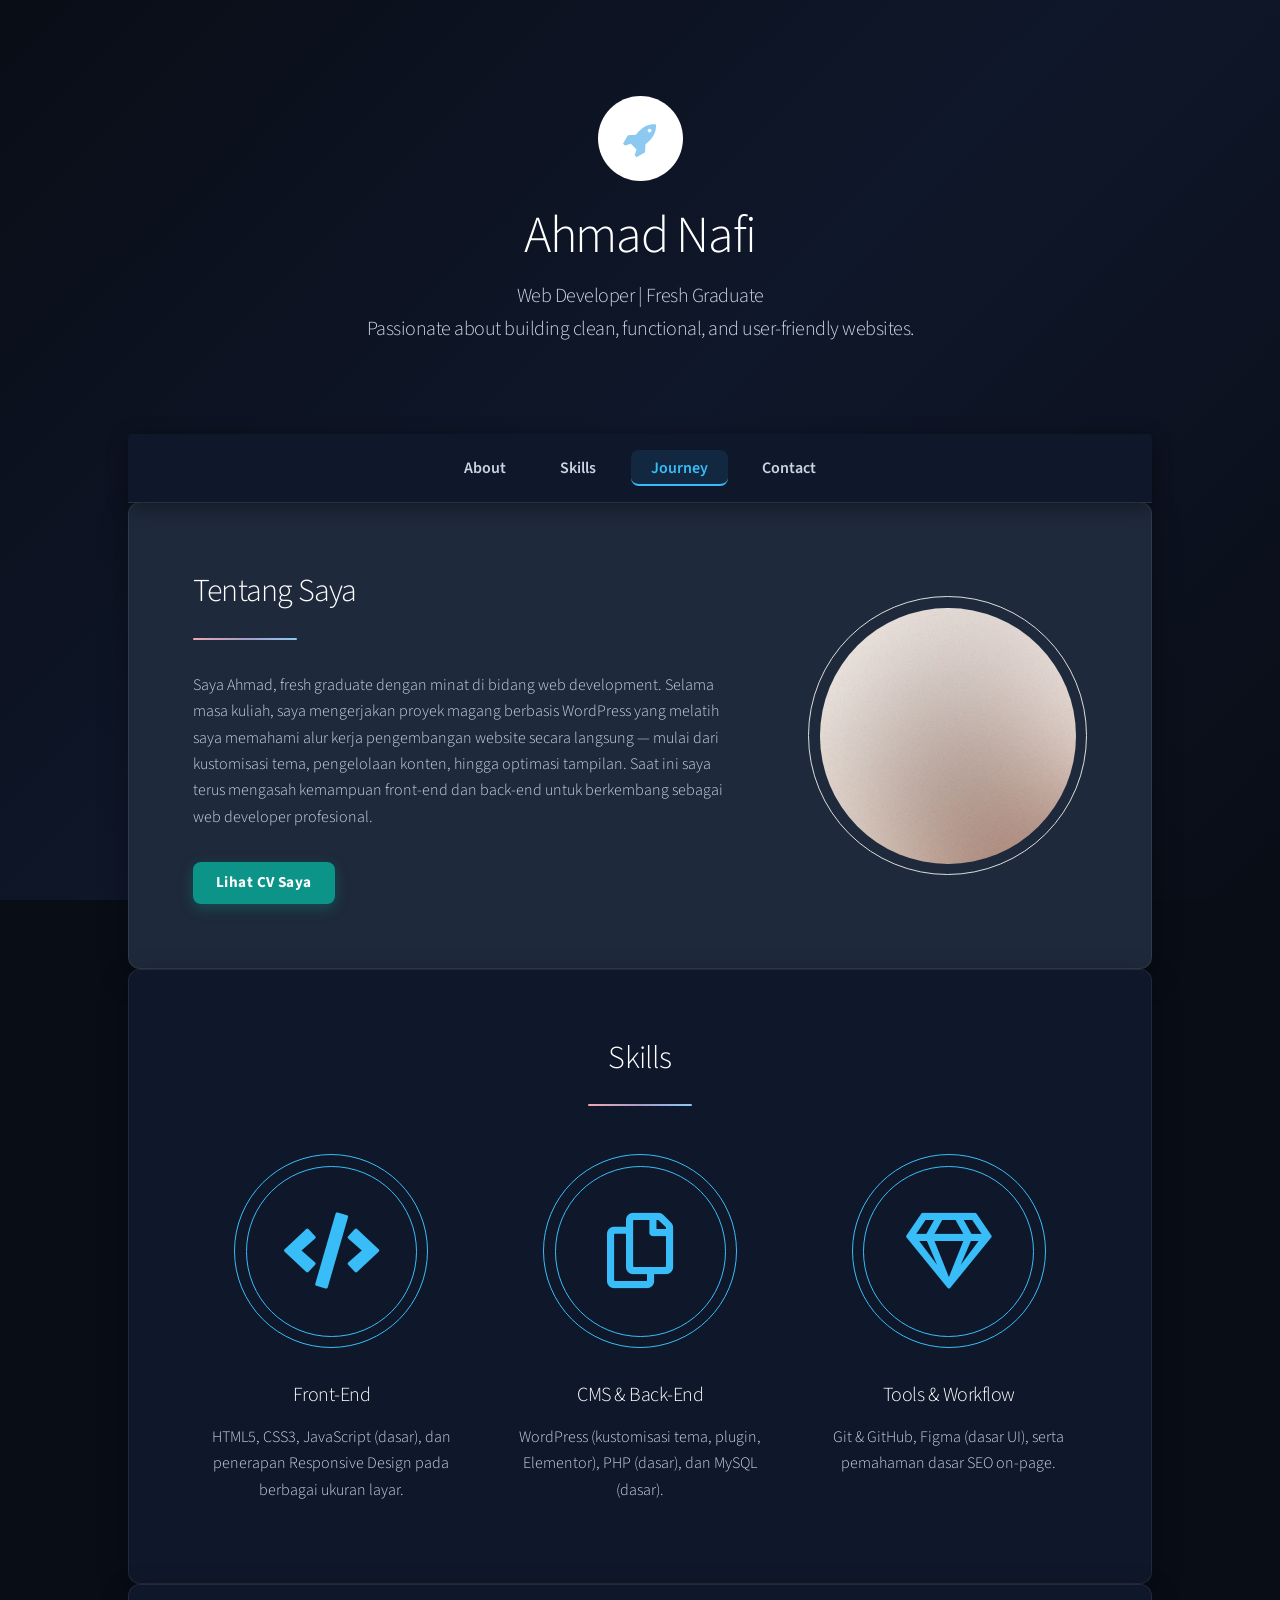
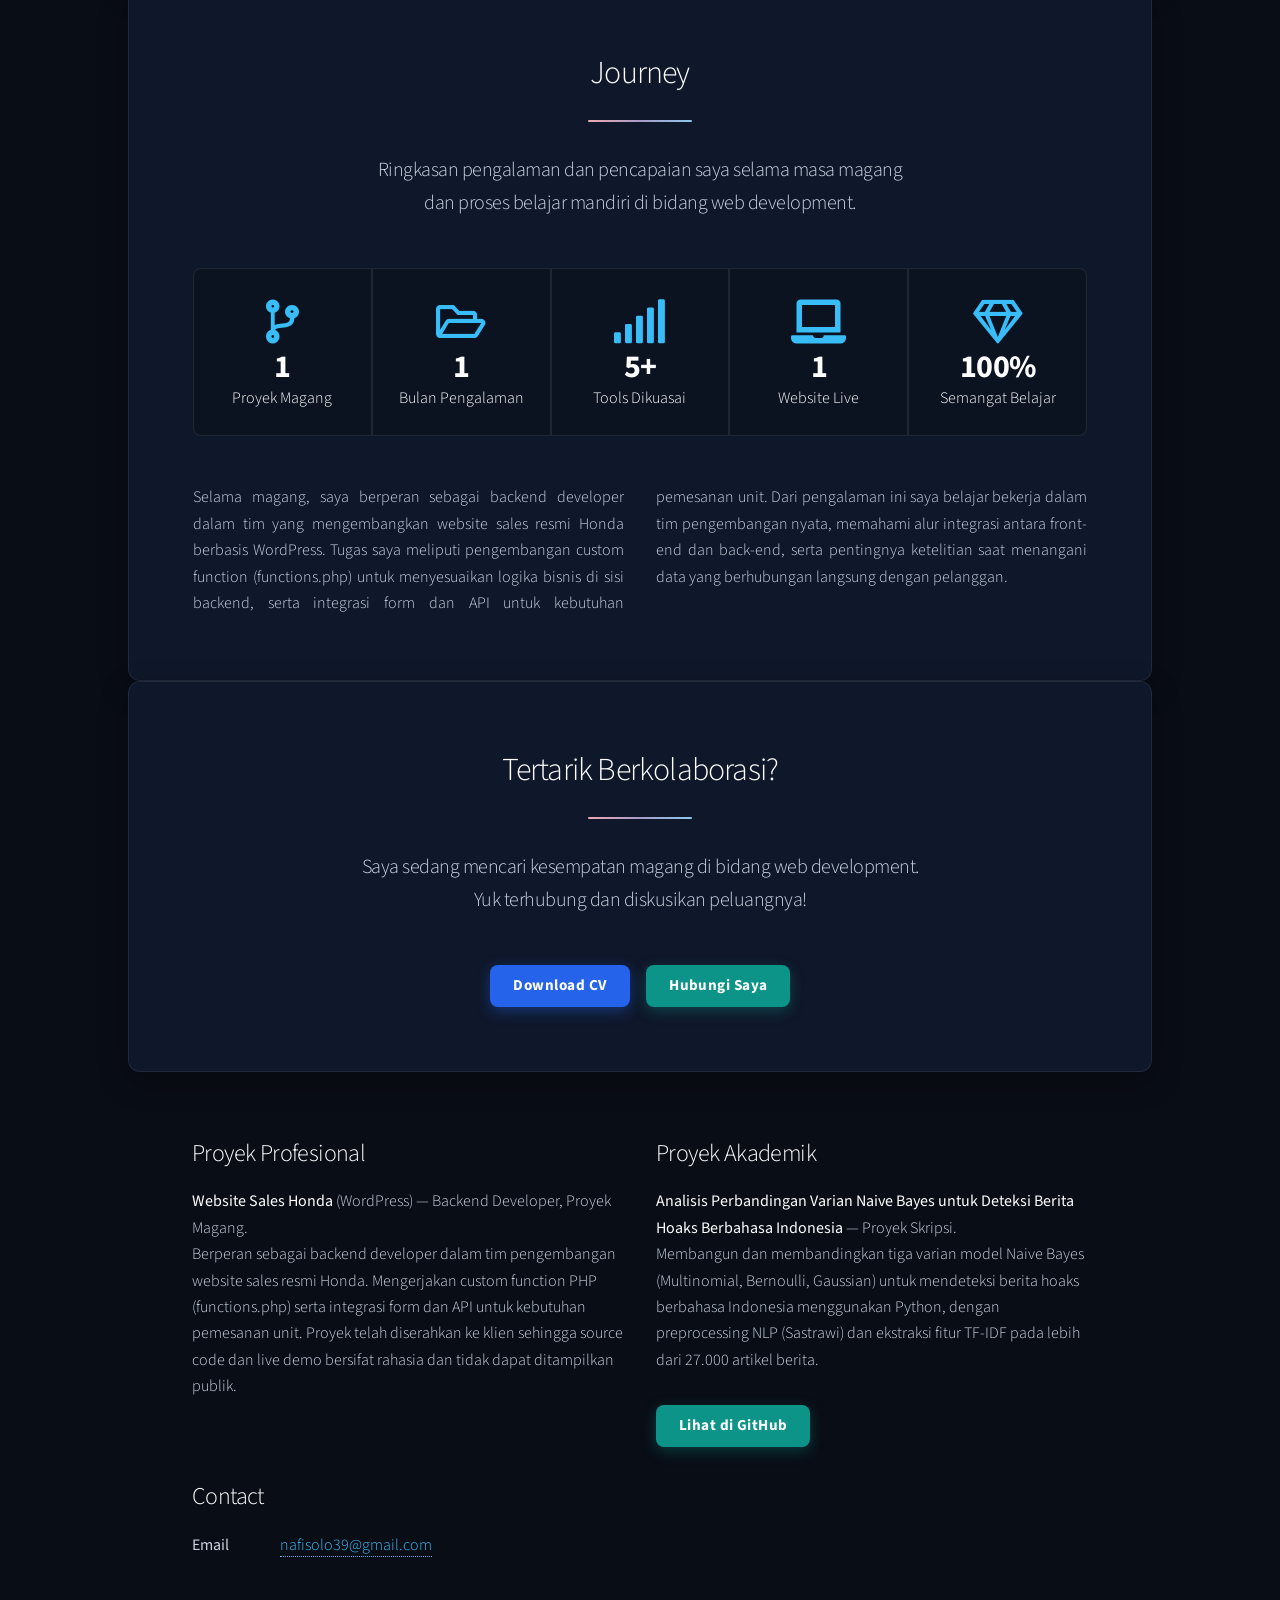
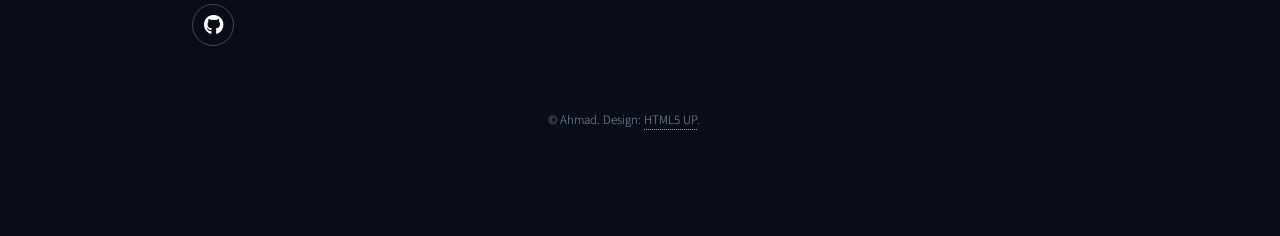
==== commit d04fe47e: "pembaruan index" ====
--- a/index.html
+++ b/index.html
@@ -26,7 +26,7 @@
 		<!-- Header -->
 		<header id="header" class="alt">
 			<span class="logo"><img src="images/logo.svg" alt="" /></span>
-			<h1>Ahmad</h1>
+			<h1>Ahmad Nafi</h1>
 			<p>Web Developer | Fresh Graduate<br />
 				Passionate about building clean, functional, and user-friendly websites.</p>
 		</header>
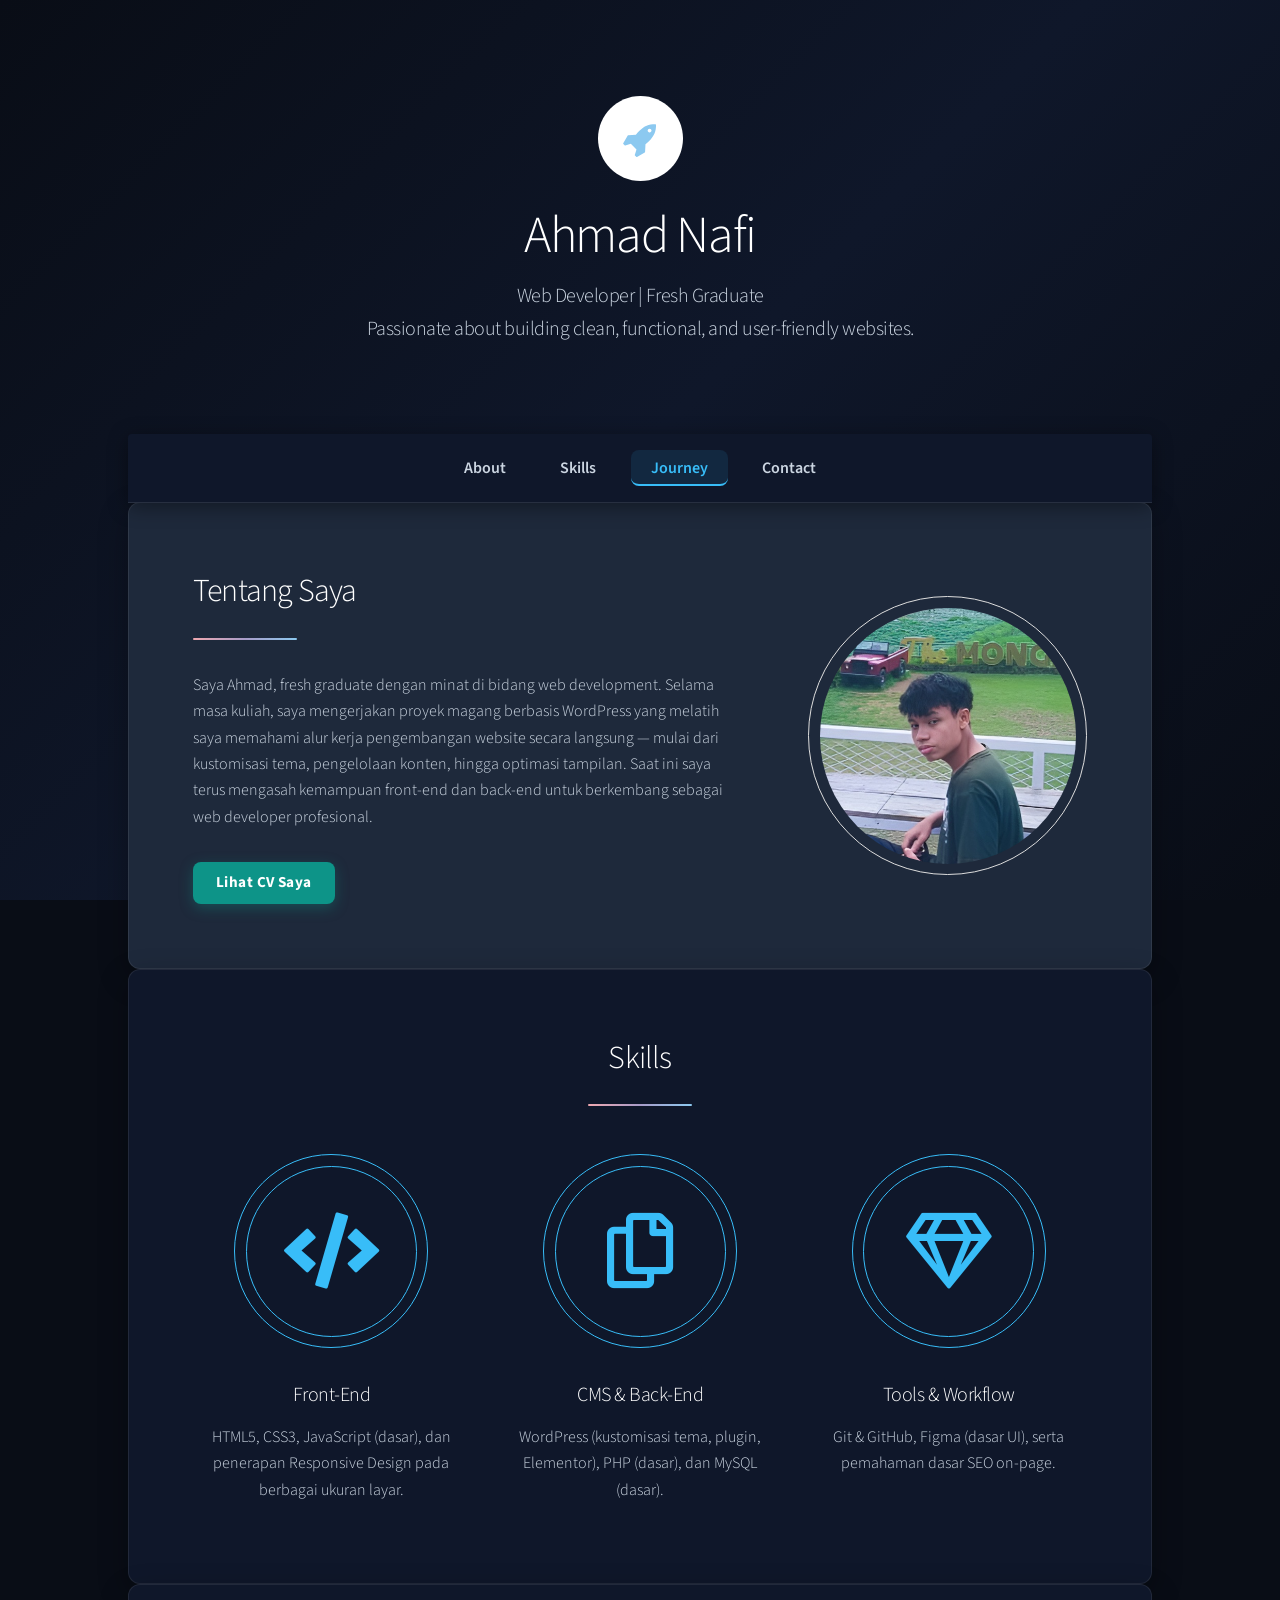
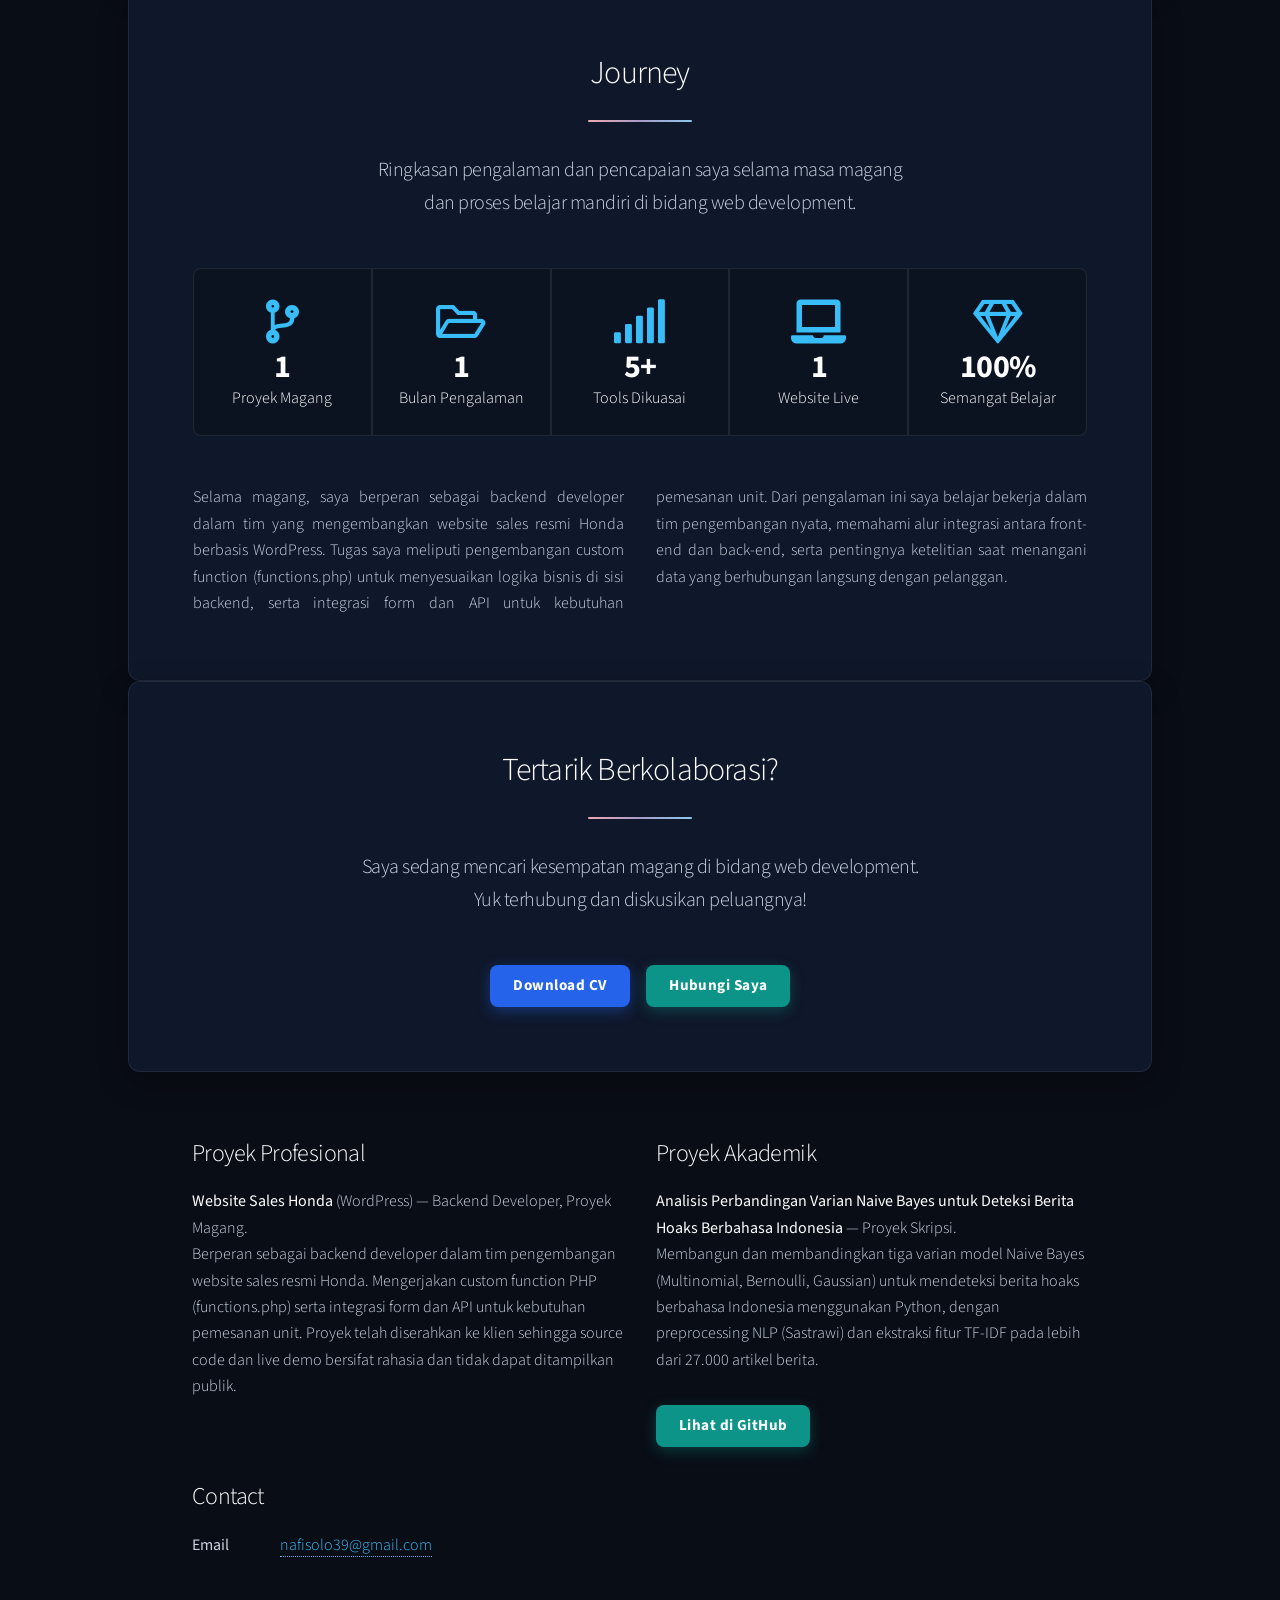
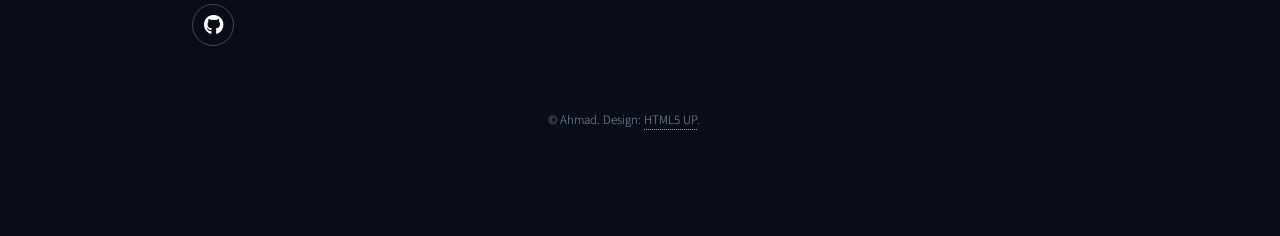
==== commit 4b6836de: "update photo" ====
--- a/index.html
+++ b/index.html
@@ -62,7 +62,7 @@
 									target="_blank" rel="noopener noreferrer" class="button">Lihat CV Saya</a></li>
 						</ul>
 					</div>
-					<span class="image"><img src="images/pic01.jpg" alt="Foto profil Ahmad" /></span>
+					<span class="image"><img src="images/photo.jpg" alt="Foto profil Ahmad" /></span>
 				</div>
 			</section>
 
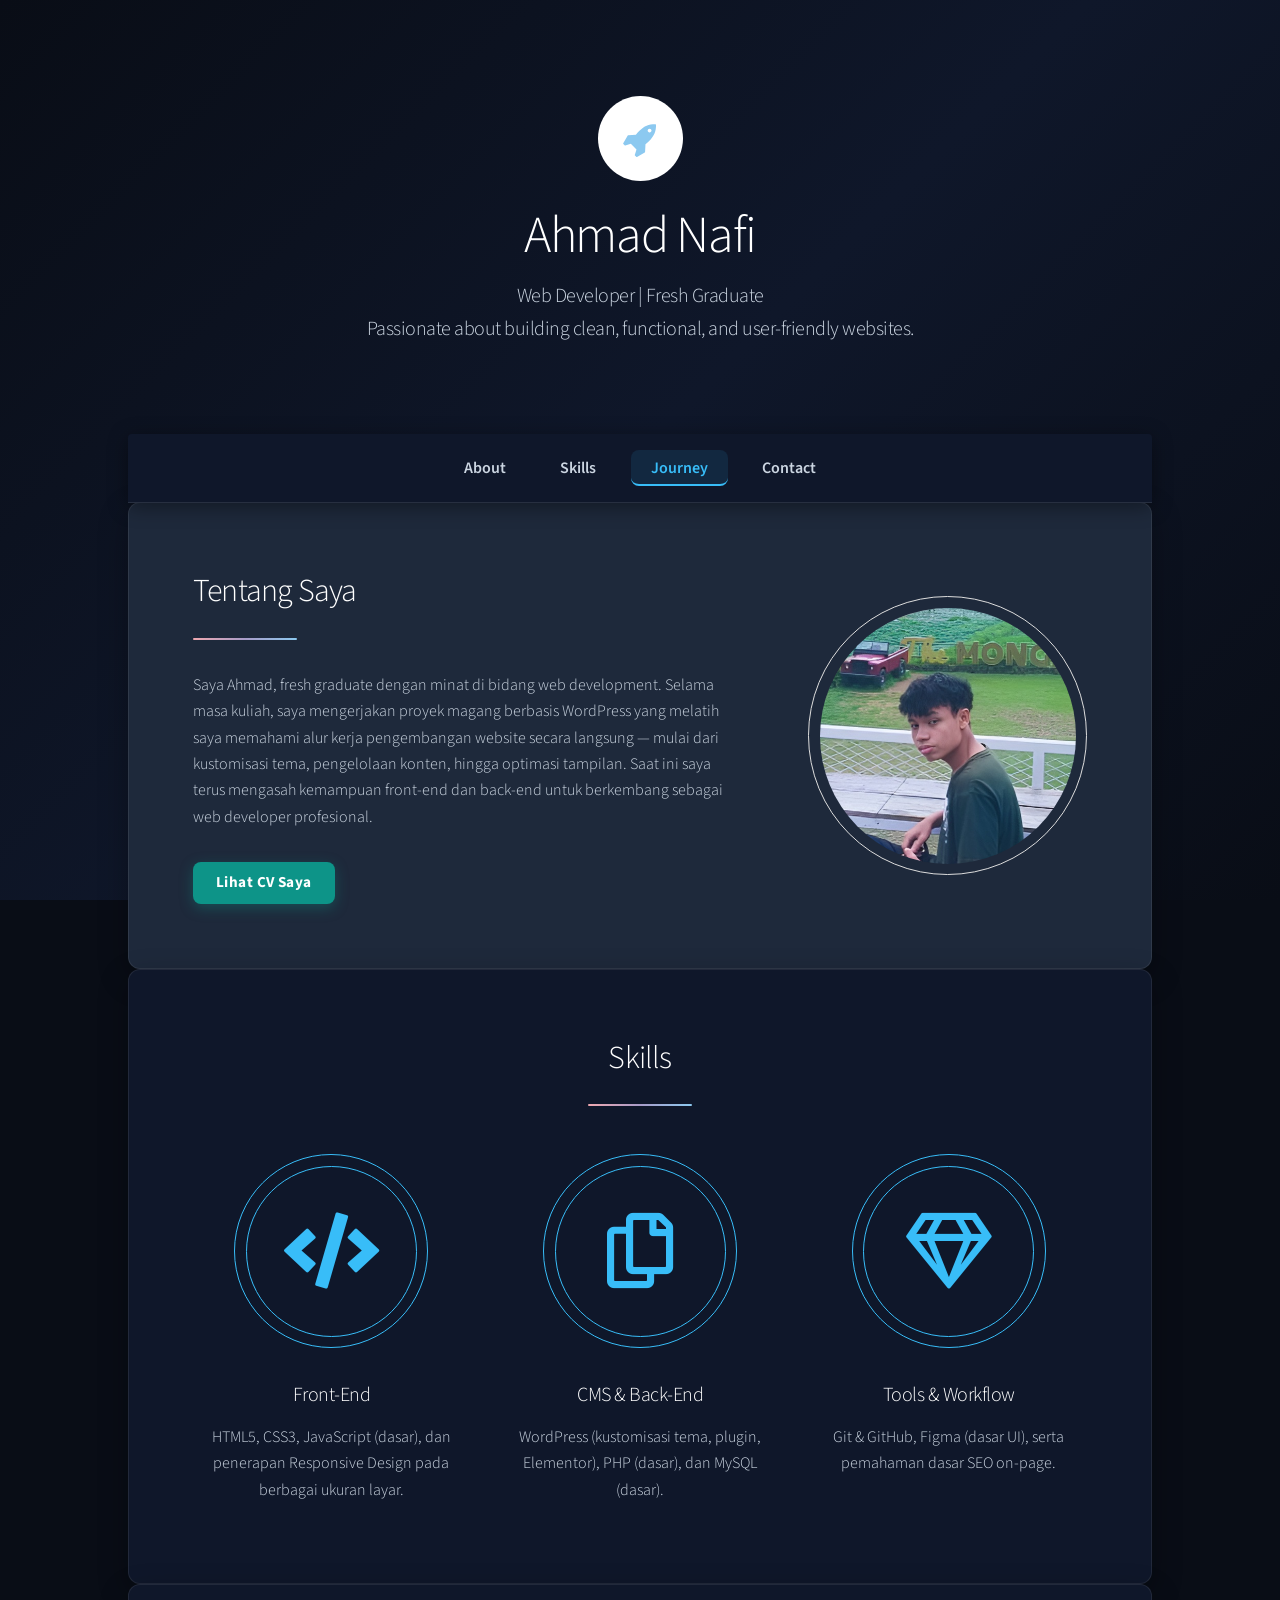
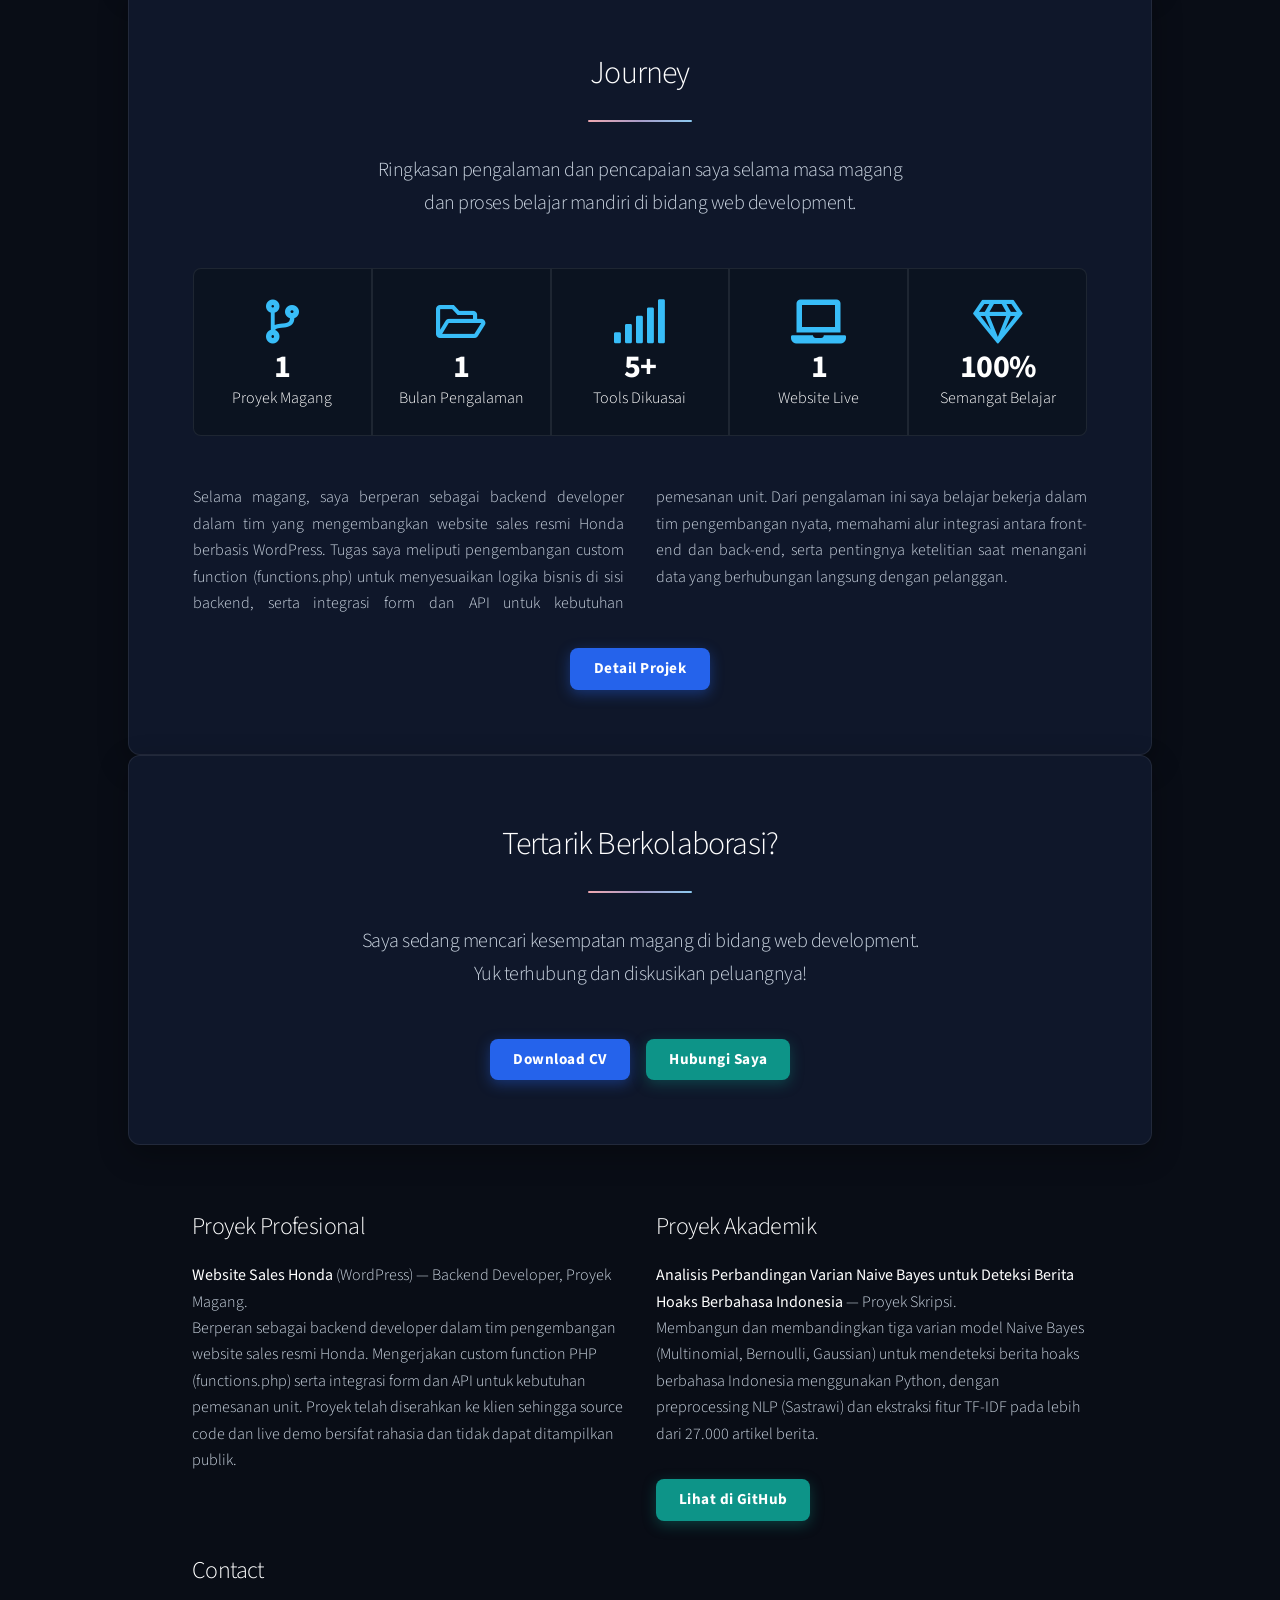
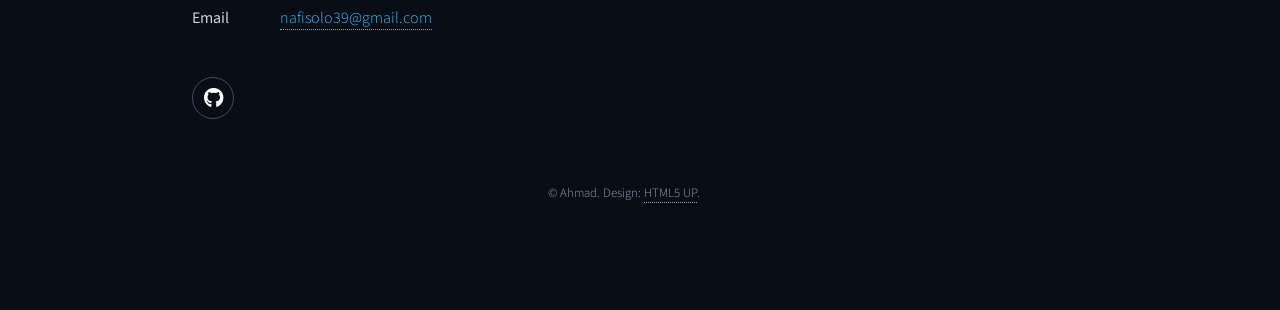
==== commit ff981eef: "Add project detail page and image slides" ====
--- a/index.html
+++ b/index.html
@@ -58,7 +58,7 @@
 							terus mengasah kemampuan front-end dan back-end untuk berkembang sebagai
 							web developer profesional.</p>
 						<ul class="actions">
-							<li><a href="https://drive.google.com/file/d/14Du3nQ2nKTSZlxitesB4g5LWfhkYc4CH/view?usp=sharing"
+							<li><a href="https://drive.google.com/file/d/1yjK_liDBol8Z_kcYaBw9l3RJxHv1n93e/view?usp=sharing"
 									target="_blank" rel="noopener noreferrer" class="button">Lihat CV Saya</a></li>
 						</ul>
 					</div>
@@ -128,6 +128,9 @@
 					unit. Dari pengalaman ini saya belajar bekerja dalam tim pengembangan nyata,
 					memahami alur integrasi antara front-end dan back-end, serta pentingnya ketelitian
 					saat menangani data yang berhubungan langsung dengan pelanggan.</p>
+				<ul class="actions special">
+					<li><a href="project-detail.html" class="button primary">Detail Projek</a></li>
+				</ul>
 
 			</section>
 
@@ -140,7 +143,7 @@
 				</header>
 				<footer class="major">
 					<ul class="actions special">
-						<li><a href="https://drive.google.com/file/d/14Du3nQ2nKTSZlxitesB4g5LWfhkYc4CH/view?usp=sharing"
+						<li><a href="https://drive.google.com/file/d/1yjK_liDBol8Z_kcYaBw9l3RJxHv1n93e/view?usp=sharing"
 								target="_blank" rel="noopener noreferrer" class="button primary">Download CV</a></li>
 						<li><a href="#footer" class="button">Hubungi Saya</a></li>
 					</ul>
@@ -202,4 +205,4 @@
 
 </body>
 
-</html>+</html>
--- a/assets/css/custom.css
+++ b/assets/css/custom.css
@@ -342,3 +342,198 @@
 #footer .copyright a {
 	color: var(--color-text-muted) !important;
 }
+
+/* --------------------------------------------------------------------------
+   12. HALAMAN DETAIL PROYEK (PROJECT DETAIL)
+   -------------------------------------------------------------------------- */
+.project-detail-page {
+	background: linear-gradient(135deg, var(--color-body-bg-start) 0%, var(--color-body-bg-mid) 50%, var(--color-body-bg-end) 100%);
+	color: var(--color-text-body);
+}
+
+.project-detail-shell {
+	max-width: 1100px;
+	margin: 0 auto;
+	padding: 48px 20px 80px;
+}
+
+.project-detail-card {
+	background: rgba(15, 23, 42, 0.9);
+	border: 1px solid rgba(255, 255, 255, 0.08);
+	border-radius: 18px;
+	box-shadow: 0 16px 40px rgba(2, 6, 23, 0.45);
+	padding: 32px;
+}
+
+.project-detail-header {
+	margin-bottom: 26px;
+}
+
+.project-detail-header h1,
+.project-detail-header h2,
+.project-detail-header h3 {
+	color: #ffffff !important;
+}
+
+.project-detail-header p {
+	max-width: 720px;
+	color: var(--color-text-body);
+}
+
+.project-detail-actions {
+	display: flex;
+	flex-wrap: wrap;
+	gap: 12px;
+	margin-top: 22px;
+}
+
+.project-slider {
+	position: relative;
+	overflow: hidden;
+	background: #0b1220;
+	border: 1px solid rgba(255, 255, 255, 0.07);
+	border-radius: 16px;
+	box-shadow: inset 0 1px 0 rgba(255,255,255,0.04);
+	padding: 14px 14px 0;
+}
+
+.project-slide {
+	display: none;
+	animation: fadeIn 0.6s ease;
+}
+
+.project-slide.active {
+	display: block;
+}
+
+.project-slide img {
+	display: block;
+	width: 100%;
+	height: 300px;
+	object-fit: cover;
+	border-radius: 12px;
+	margin: 0 auto;
+}
+
+#project-gallery .project-arrow {
+	position: absolute;
+	top: 50%;
+	transform: translateY(-50%);
+	z-index: 3;
+	display: flex;
+	align-items: center;
+	justify-content: center;
+	width: 42px !important;
+	height: 42px !important;
+	min-width: 0 !important;
+	min-height: 0 !important;
+	padding: 0 !important;
+	border: none !important;
+	border-radius: 0 !important;
+	background: transparent !important;
+	box-shadow: none !important;
+	appearance: none !important;
+	color: rgba(255, 255, 255, 0.9);
+	font-size: 1.8rem;
+	font-weight: 700;
+	line-height: 1;
+	cursor: pointer;
+	transition: opacity 0.2s ease, transform 0.2s ease;
+	opacity: 0;
+	pointer-events: none;
+}
+
+#project-gallery.is-hovered .project-arrow,
+#project-gallery .project-arrow:hover {
+	opacity: 1;
+	pointer-events: auto;
+}
+
+#project-gallery .project-arrow:hover {
+	background: transparent !important;
+	transform: translateY(-50%) scale(1.08);
+}
+
+#project-gallery .project-arrow-prev {
+	left: 12px;
+}
+
+#project-gallery .project-arrow-next {
+	right: 12px;
+}
+
+.project-caption {
+	padding: 14px 18px 8px;
+	color: var(--color-text-body);
+	font-size: 0.95rem;
+	letter-spacing: 0.02em;
+}
+
+.project-dots {
+	display: flex;
+	justify-content: center;
+	gap: 10px;
+	padding: 14px 0 18px;
+}
+
+.project-dots button {
+	width: 16px;
+	height: 8px;
+	padding: 0;
+	border-radius: 999px;
+	border: 1px solid rgba(148, 163, 184, 0.45);
+	background: rgba(148, 163, 184, 0.25);
+	cursor: pointer;
+	transition: all 0.2s ease;
+}
+
+.project-dots button.active {
+	background: var(--color-accent-cyan);
+	border-color: var(--color-accent-cyan);
+	width: 28px;
+	box-shadow: 0 0 0 1px rgba(56, 189, 248, 0.25);
+}
+
+.project-description {
+	margin-top: 28px;
+	padding-top: 24px;
+	border-top: 1px solid rgba(255,255,255,0.08);
+}
+
+.project-description h3 {
+	color: #ffffff !important;
+	margin-bottom: 14px;
+}
+
+.project-description p {
+	margin: 0 0 16px;
+	line-height: 1.8;
+	color: var(--color-text-body);
+}
+
+@keyframes fadeIn {
+	from {
+		opacity: 0;
+		transform: scale(0.98);
+	}
+	to {
+		opacity: 1;
+		transform: scale(1);
+	}
+}
+
+@media screen and (max-width: 736px) {
+	.project-detail-card {
+		padding: 20px 16px;
+	}
+
+	.project-slide img {
+		height: 280px;
+	}
+
+	.project-detail-actions {
+		flex-direction: column;
+		align-items: stretch;
+	}
+}
+
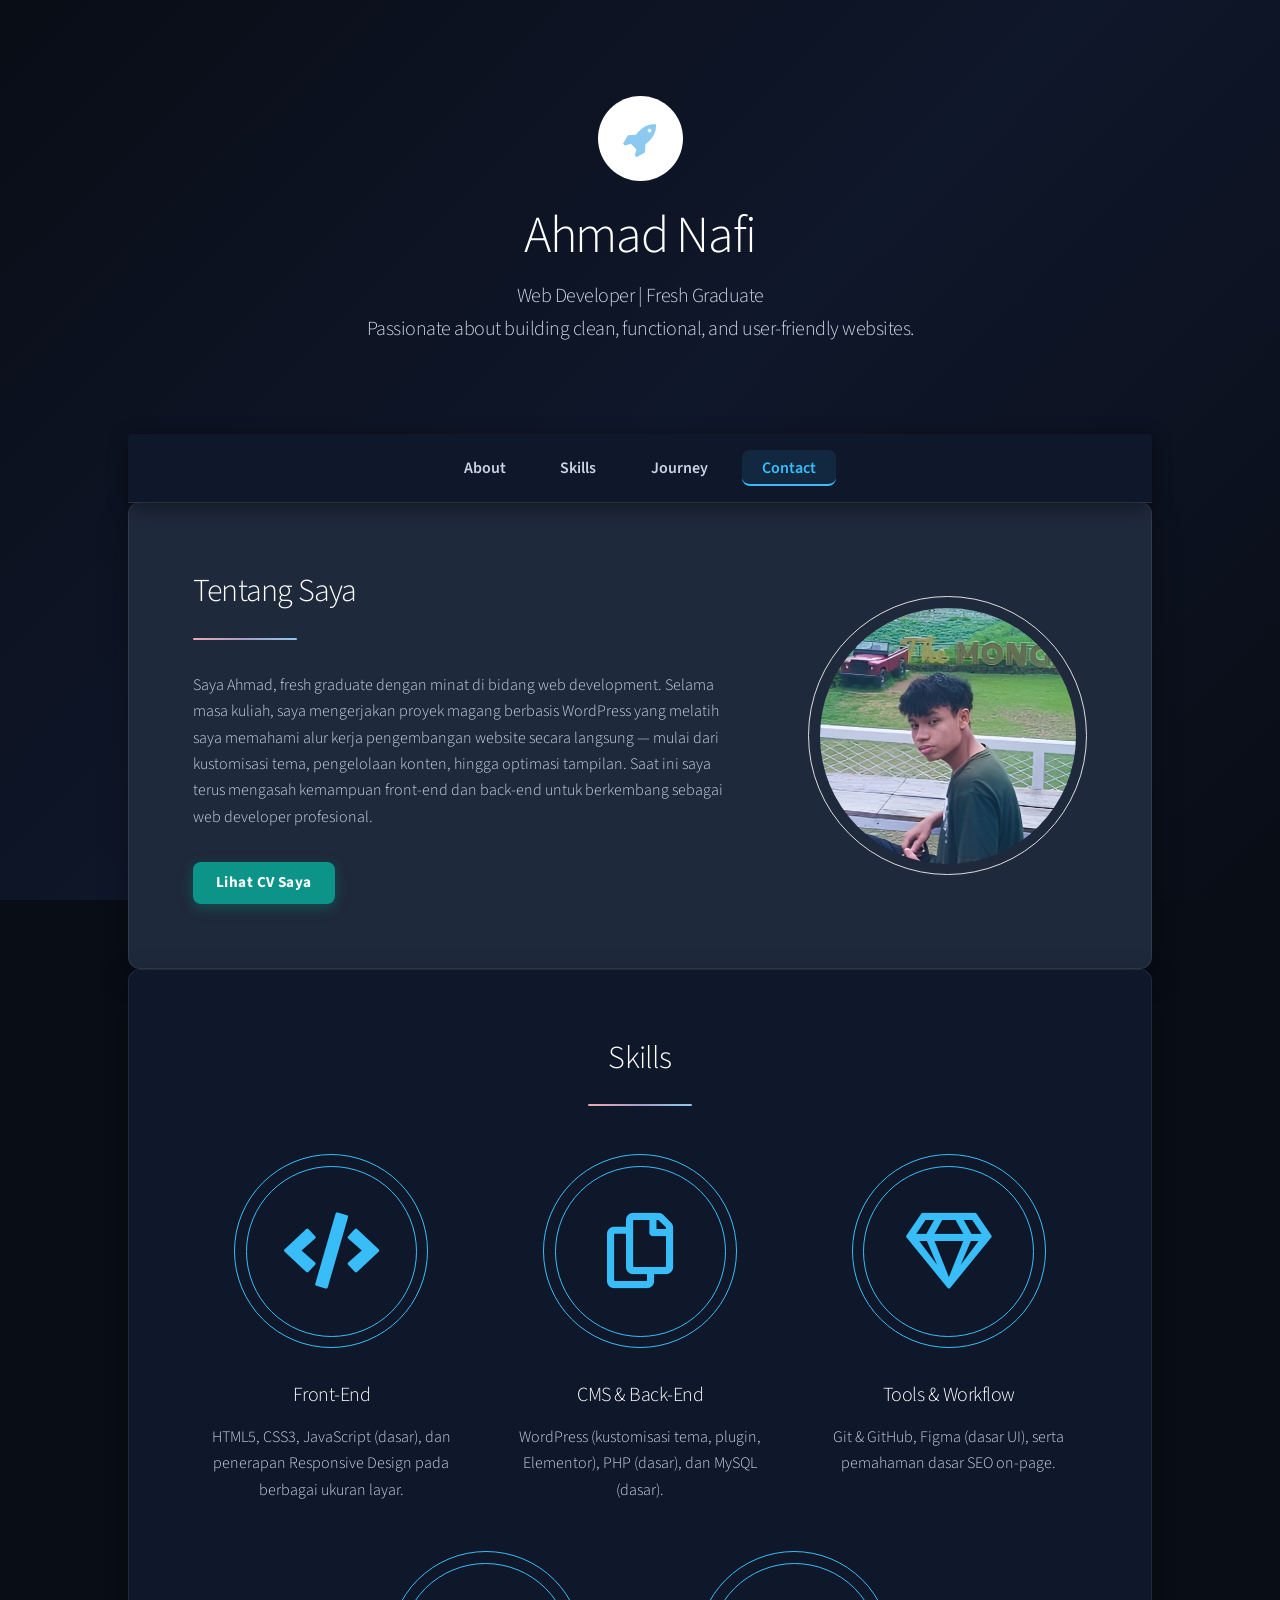
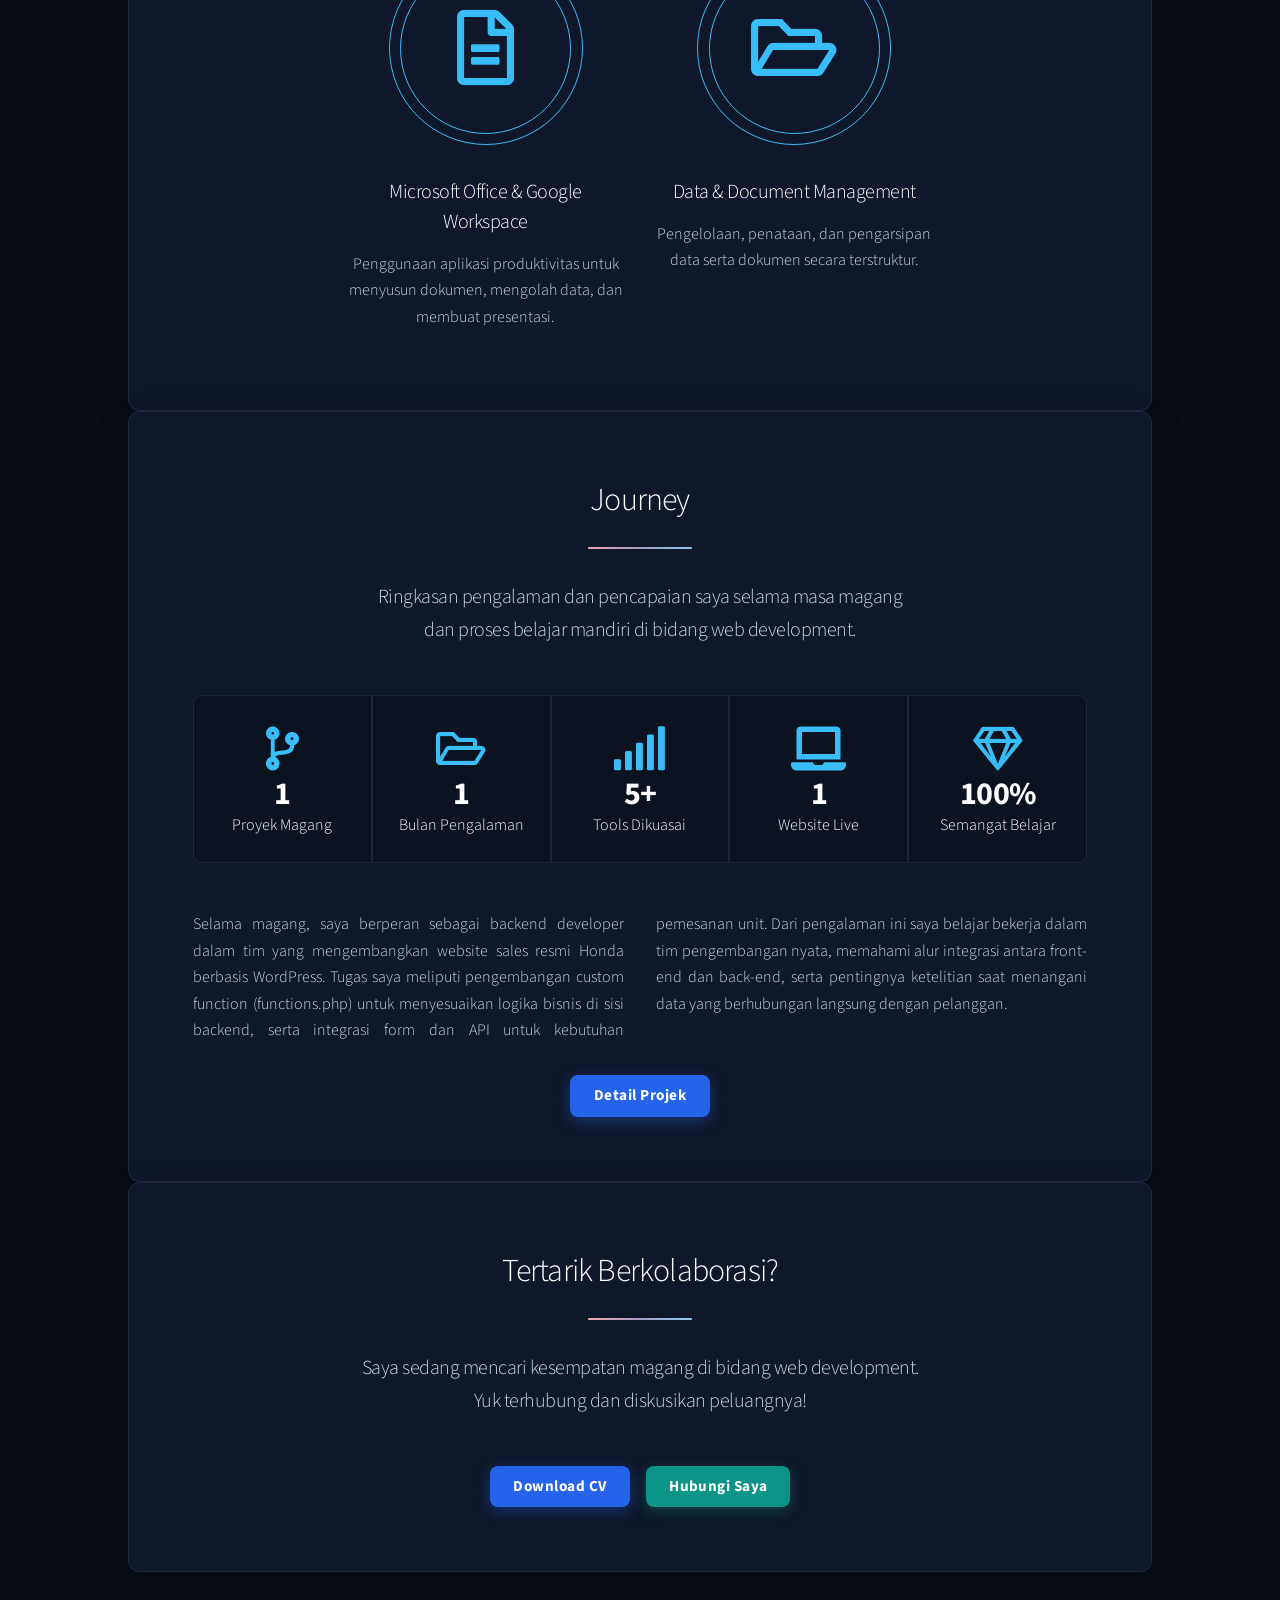
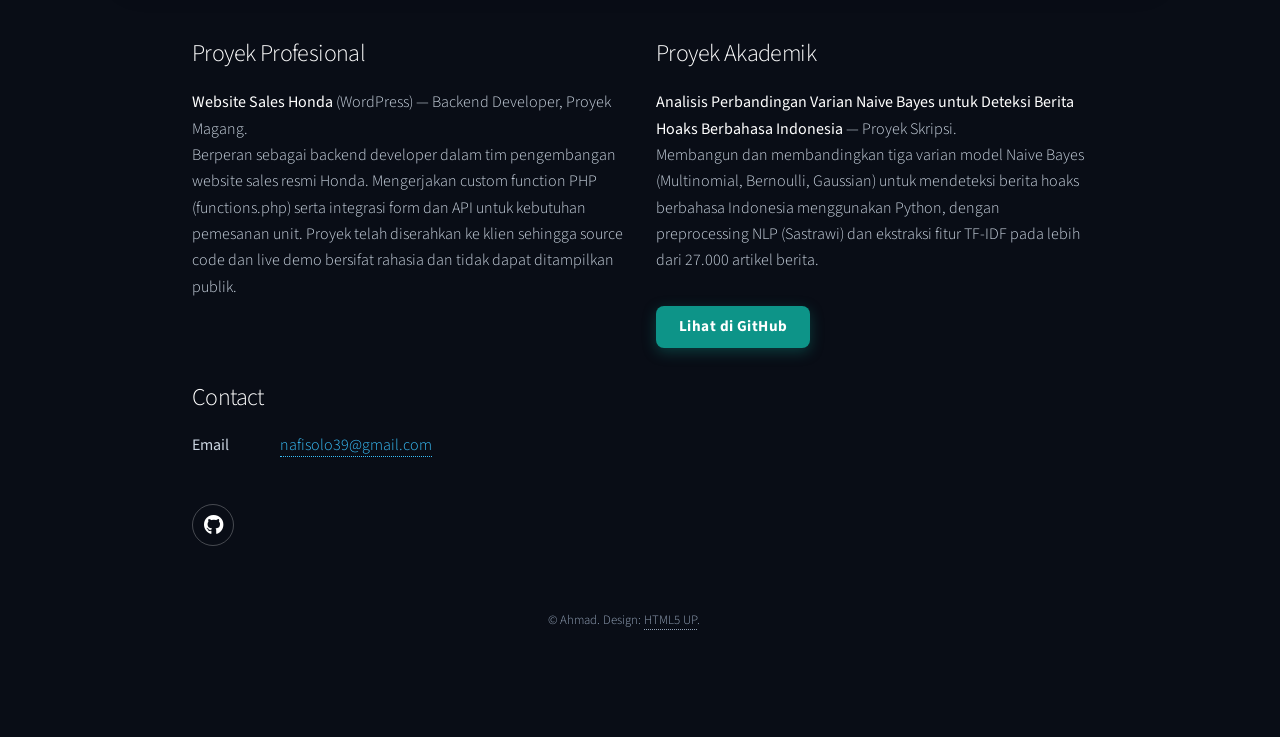
==== commit de234f12: "Add skills in Microsoft Office, Google Workspace, and Data Management to portfolio" ====
--- a/index.html
+++ b/index.html
@@ -88,6 +88,16 @@
 						<h3>Tools &amp; Workflow</h3>
 						<p>Git &amp; GitHub, Figma (dasar UI), serta pemahaman dasar SEO on-page.</p>
 					</li>
+					<li>
+						<span class="icon major style2 fa-file-alt"></span>
+						<h3>Microsoft Office &amp; Google Workspace</h3>
+						<p>Penggunaan aplikasi produktivitas untuk menyusun dokumen, mengolah data, dan membuat presentasi.</p>
+					</li>
+					<li>
+						<span class="icon major style4 fa-folder-open"></span>
+						<h3>Data &amp; Document Management</h3>
+						<p>Pengelolaan, penataan, dan pengarsipan data serta dokumen secara terstruktur.</p>
+					</li>
 				</ul>
 
 			</section>
--- a/assets/css/custom.css
+++ b/assets/css/custom.css
@@ -350,13 +350,13 @@
 	background: linear-gradient(135deg, var(--color-body-bg-start) 0%, var(--color-body-bg-mid) 50%, var(--color-body-bg-end) 100%);
 	color: var(--color-text-body);
 }
-
+ 
 .project-detail-shell {
 	max-width: 1100px;
 	margin: 0 auto;
 	padding: 48px 20px 80px;
 }
-
+ 
 .project-detail-card {
 	background: rgba(15, 23, 42, 0.9);
 	border: 1px solid rgba(255, 255, 255, 0.08);
@@ -364,61 +364,78 @@
 	box-shadow: 0 16px 40px rgba(2, 6, 23, 0.45);
 	padding: 32px;
 }
-
+ 
 .project-detail-header {
 	margin-bottom: 26px;
 }
-
+ 
 .project-detail-header h1,
 .project-detail-header h2,
 .project-detail-header h3 {
 	color: #ffffff !important;
 }
-
+ 
 .project-detail-header p {
 	max-width: 720px;
 	color: var(--color-text-body);
 }
-
+ 
 .project-detail-actions {
 	display: flex;
 	flex-wrap: wrap;
 	gap: 12px;
 	margin-top: 22px;
 }
-
+ 
+/* --------------------------------------------------------------------------
+   13. SLIDER
+   -------------------------------------------------------------------------- */
 .project-slider {
+	--slide-img-h: 300px;            /* tinggi gambar; dipakai juga untuk menengahkan panah */
 	position: relative;
 	overflow: hidden;
 	background: #0b1220;
 	border: 1px solid rgba(255, 255, 255, 0.07);
 	border-radius: 16px;
-	box-shadow: inset 0 1px 0 rgba(255,255,255,0.04);
+	box-shadow: inset 0 1px 0 rgba(255, 255, 255, 0.04);
 	padding: 14px 14px 0;
 }
-
+ 
 .project-slide {
 	display: none;
 	animation: fadeIn 0.6s ease;
 }
-
+ 
 .project-slide.active {
 	display: block;
 }
-
+ 
 .project-slide img {
 	display: block;
 	width: 100%;
-	height: 300px;
+	height: var(--slide-img-h);
 	object-fit: cover;
 	border-radius: 12px;
 	margin: 0 auto;
-}
-
-#project-gallery .project-arrow {
+	cursor: zoom-in;                 /* klik untuk melihat gambar penuh */
+}
+ 
+.project-caption {
+	padding: 14px 18px 8px;
+	color: var(--color-text-body);
+	font-size: 0.95rem;
+	letter-spacing: 0.02em;
+}
+ 
+/* --------------------------------------------------------------------------
+   14. TOMBOL PREV / NEXT
+   Posisi dikunci tepat di tengah tinggi gambar. Transform selalu none,
+   sehingga hover tidak membuat tombol turun / "menghindar".
+   -------------------------------------------------------------------------- */
+#main #project-gallery .project-arrow {
 	position: absolute;
-	top: 50%;
-	transform: translateY(-50%);
+	top: calc(14px + var(--slide-img-h) / 2);
+	margin: -21px 0 0 0;
 	z-index: 3;
 	display: flex;
 	align-items: center;
@@ -428,109 +445,201 @@
 	min-width: 0 !important;
 	min-height: 0 !important;
 	padding: 0 !important;
-	border: none !important;
-	border-radius: 0 !important;
-	background: transparent !important;
-	box-shadow: none !important;
-	appearance: none !important;
-	color: rgba(255, 255, 255, 0.9);
-	font-size: 1.8rem;
-	font-weight: 700;
-	line-height: 1;
+	border: 1px solid rgba(255, 255, 255, 0.15) !important;
+	border-radius: 50% !important;
+	background-color: rgba(15, 23, 42, 0.6) !important;
+	color: #ffffff !important;
+	box-shadow: 0 6px 18px rgba(15, 23, 42, 0.3) !important;
+	font-size: 1.25rem !important;
+	font-weight: 700 !important;
+	line-height: 1 !important;
+	letter-spacing: 0 !important;
+	transform: none !important;
+	opacity: 0 !important;
 	cursor: pointer;
-	transition: opacity 0.2s ease, transform 0.2s ease;
-	opacity: 0;
-	pointer-events: none;
-}
-
-#project-gallery.is-hovered .project-arrow,
-#project-gallery .project-arrow:hover {
-	opacity: 1;
-	pointer-events: auto;
-}
-
-#project-gallery .project-arrow:hover {
-	background: transparent !important;
-	transform: translateY(-50%) scale(1.08);
-}
-
-#project-gallery .project-arrow-prev {
-	left: 12px;
-}
-
-#project-gallery .project-arrow-next {
-	right: 12px;
-}
-
-.project-caption {
-	padding: 14px 18px 8px;
-	color: var(--color-text-body);
-	font-size: 0.95rem;
-	letter-spacing: 0.02em;
-}
-
+	appearance: none;
+	transition: opacity 0.2s ease, background-color 0.2s ease !important;
+}
+ 
+/* Muncul saat slider di-hover / tombol difokus */
+#main #project-gallery:hover .project-arrow,
+#main #project-gallery .project-arrow:focus-visible {
+	opacity: 1 !important;
+}
+ 
+/* Hover/aktif: hanya warna yang berubah, posisi TIDAK bergeser */
+#main #project-gallery .project-arrow:hover,
+#main #project-gallery .project-arrow:focus,
+#main #project-gallery .project-arrow:active {
+	background-color: rgba(37, 99, 235, 0.9) !important;
+	color: #ffffff !important;
+	box-shadow: 0 6px 18px rgba(15, 23, 42, 0.3) !important;
+	transform: none !important;
+	opacity: 1 !important;
+}
+ 
+#main #project-gallery .project-arrow-prev { left: 18px; }
+#main #project-gallery .project-arrow-next { right: 18px; }
+ 
+/* Layar sentuh tidak punya hover, jadi panah selalu terlihat */
+@media (hover: none) {
+	#main #project-gallery .project-arrow { opacity: 1 !important; }
+}
+ 
+/* --------------------------------------------------------------------------
+   15. TITIK NAVIGASI (di bawah gambar)
+   Menimpa `#main button` (warna teal, ukuran & padding tombol Stellar)
+   yang sebelumnya membuat titik membengkak dan melebihi batas.
+   -------------------------------------------------------------------------- */
 .project-dots {
 	display: flex;
+	flex-wrap: wrap;
 	justify-content: center;
 	gap: 10px;
+	max-width: 100%;
 	padding: 14px 0 18px;
 }
-
-.project-dots button {
-	width: 16px;
-	height: 8px;
-	padding: 0;
-	border-radius: 999px;
-	border: 1px solid rgba(148, 163, 184, 0.45);
-	background: rgba(148, 163, 184, 0.25);
+ 
+#main .project-dots button,
+#main .project-dots button:hover,
+#main .project-dots button:focus,
+#main .project-dots button:active {
+	position: relative;
+	flex: 0 0 auto;
+	width: 16px !important;
+	height: 8px !important;
+	min-width: 0 !important;
+	min-height: 0 !important;
+	margin: 0 !important;
+	padding: 0 !important;
+	border: 1px solid rgba(148, 163, 184, 0.45) !important;
+	border-radius: 999px !important;
+	background-color: rgba(148, 163, 184, 0.25) !important;
+	box-shadow: none !important;
+	font-size: 0 !important;
+	line-height: 0 !important;
+	transform: none !important;
 	cursor: pointer;
-	transition: all 0.2s ease;
-}
-
-.project-dots button.active {
-	background: var(--color-accent-cyan);
-	border-color: var(--color-accent-cyan);
-	width: 28px;
-	box-shadow: 0 0 0 1px rgba(56, 189, 248, 0.25);
-}
-
+	transition: background-color 0.2s ease, width 0.2s ease !important;
+}
+ 
+/* Area klik diperluas agar mudah ditekan */
+#main .project-dots button::before {
+	content: "";
+	position: absolute;
+	inset: -10px -4px;
+}
+ 
+#main .project-dots button:hover {
+	background-color: rgba(148, 163, 184, 0.55) !important;
+}
+ 
+#main .project-dots button.active,
+#main .project-dots button.active:hover {
+	width: 28px !important;
+	background-color: var(--color-accent-cyan) !important;
+	border-color: var(--color-accent-cyan) !important;
+	box-shadow: 0 0 0 1px rgba(56, 189, 248, 0.25) !important;
+}
+ 
+/* --------------------------------------------------------------------------
+   16. DESKRIPSI PROYEK
+   -------------------------------------------------------------------------- */
 .project-description {
 	margin-top: 28px;
 	padding-top: 24px;
-	border-top: 1px solid rgba(255,255,255,0.08);
-}
-
+	border-top: 1px solid rgba(255, 255, 255, 0.08);
+}
+ 
 .project-description h3 {
 	color: #ffffff !important;
 	margin-bottom: 14px;
 }
-
+ 
 .project-description p {
 	margin: 0 0 16px;
 	line-height: 1.8;
 	color: var(--color-text-body);
 }
-
+ 
+/* --------------------------------------------------------------------------
+   17. LIGHTBOX (gambar versi penuh)
+   Berada di luar #wrapper/#main, jadi tidak terkena aturan `#main button`.
+   -------------------------------------------------------------------------- */
+.lightbox {
+	position: fixed;
+	inset: 0;
+	z-index: 100000;
+	display: none;
+	flex-direction: column;
+	align-items: center;
+	justify-content: center;
+	box-sizing: border-box;
+	padding: 3rem 1.5rem 1.5rem;
+	background: rgba(2, 6, 23, 0.94);
+}
+ 
+.lightbox.is-open {
+	display: flex;
+	animation: fadeIn 0.25s ease;
+}
+ 
+.lightbox-img {
+	max-width: 100%;
+	max-height: calc(100% - 3rem);
+	object-fit: contain;
+	border-radius: 8px;
+	cursor: zoom-out;
+}
+ 
+.lightbox-caption {
+	margin: 0.75rem 0 0;
+	color: var(--color-text-body);
+	font-size: 0.9rem;
+	text-align: center;
+}
+ 
+.lightbox .lightbox-close {
+	position: absolute;
+	top: 0.75rem;
+	right: 1rem;
+	width: 2.75rem;
+	height: 2.75rem;
+	min-width: 0;
+	padding: 0;
+	border: 0;
+	border-radius: 50%;
+	background: transparent;
+	box-shadow: none;
+	color: #ffffff;
+	font-size: 2rem;
+	line-height: 2.6rem;
+	cursor: pointer;
+	transform: none;
+}
+ 
+.lightbox .lightbox-close:hover {
+	background: rgba(255, 255, 255, 0.15);
+	transform: none;
+}
+ 
+/* --------------------------------------------------------------------------
+   18. ANIMASI & RESPONSIF
+   -------------------------------------------------------------------------- */
 @keyframes fadeIn {
-	from {
-		opacity: 0;
-		transform: scale(0.98);
-	}
-	to {
-		opacity: 1;
-		transform: scale(1);
-	}
-}
-
+	from { opacity: 0; transform: scale(0.98); }
+	to   { opacity: 1; transform: scale(1); }
+}
+ 
 @media screen and (max-width: 736px) {
 	.project-detail-card {
 		padding: 20px 16px;
 	}
-
-	.project-slide img {
-		height: 280px;
+ 
+	.project-slider {
+		--slide-img-h: 280px;
 	}
-
+ 
 	.project-detail-actions {
 		flex-direction: column;
 		align-items: stretch;
